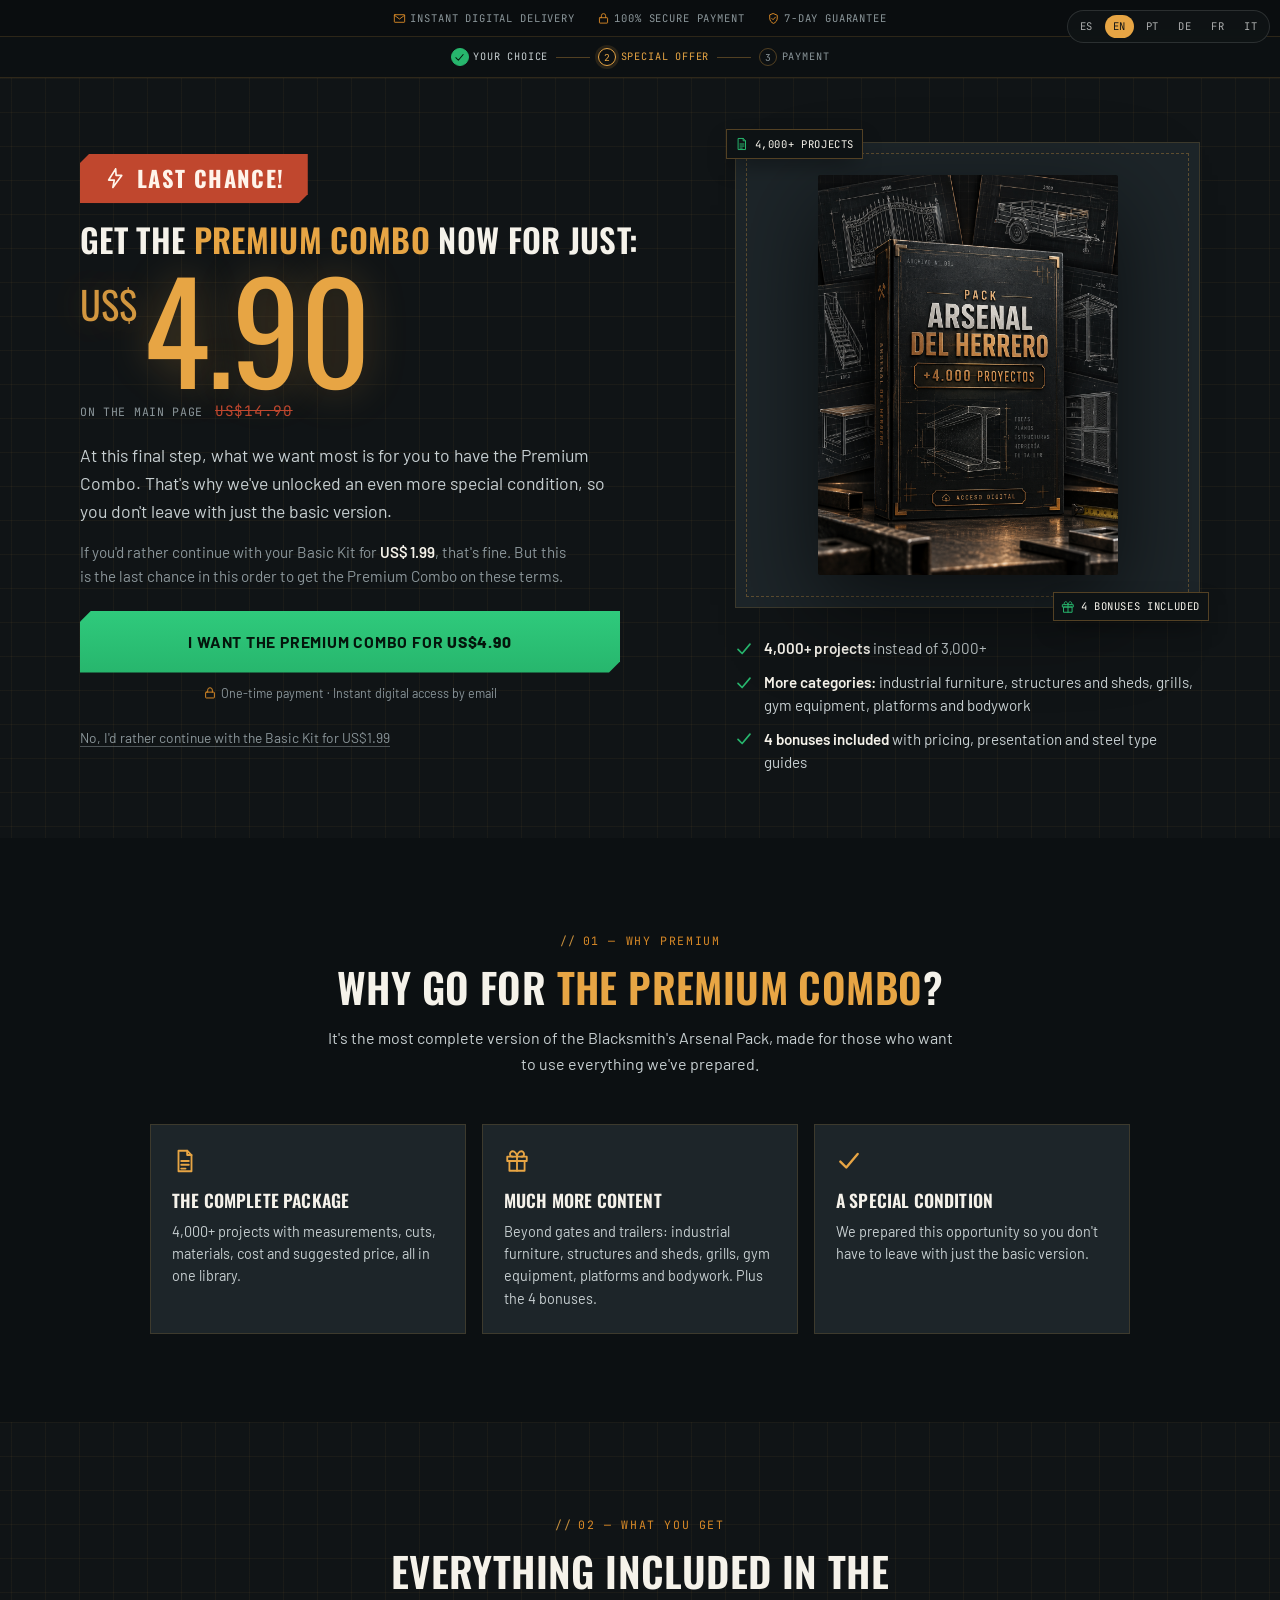
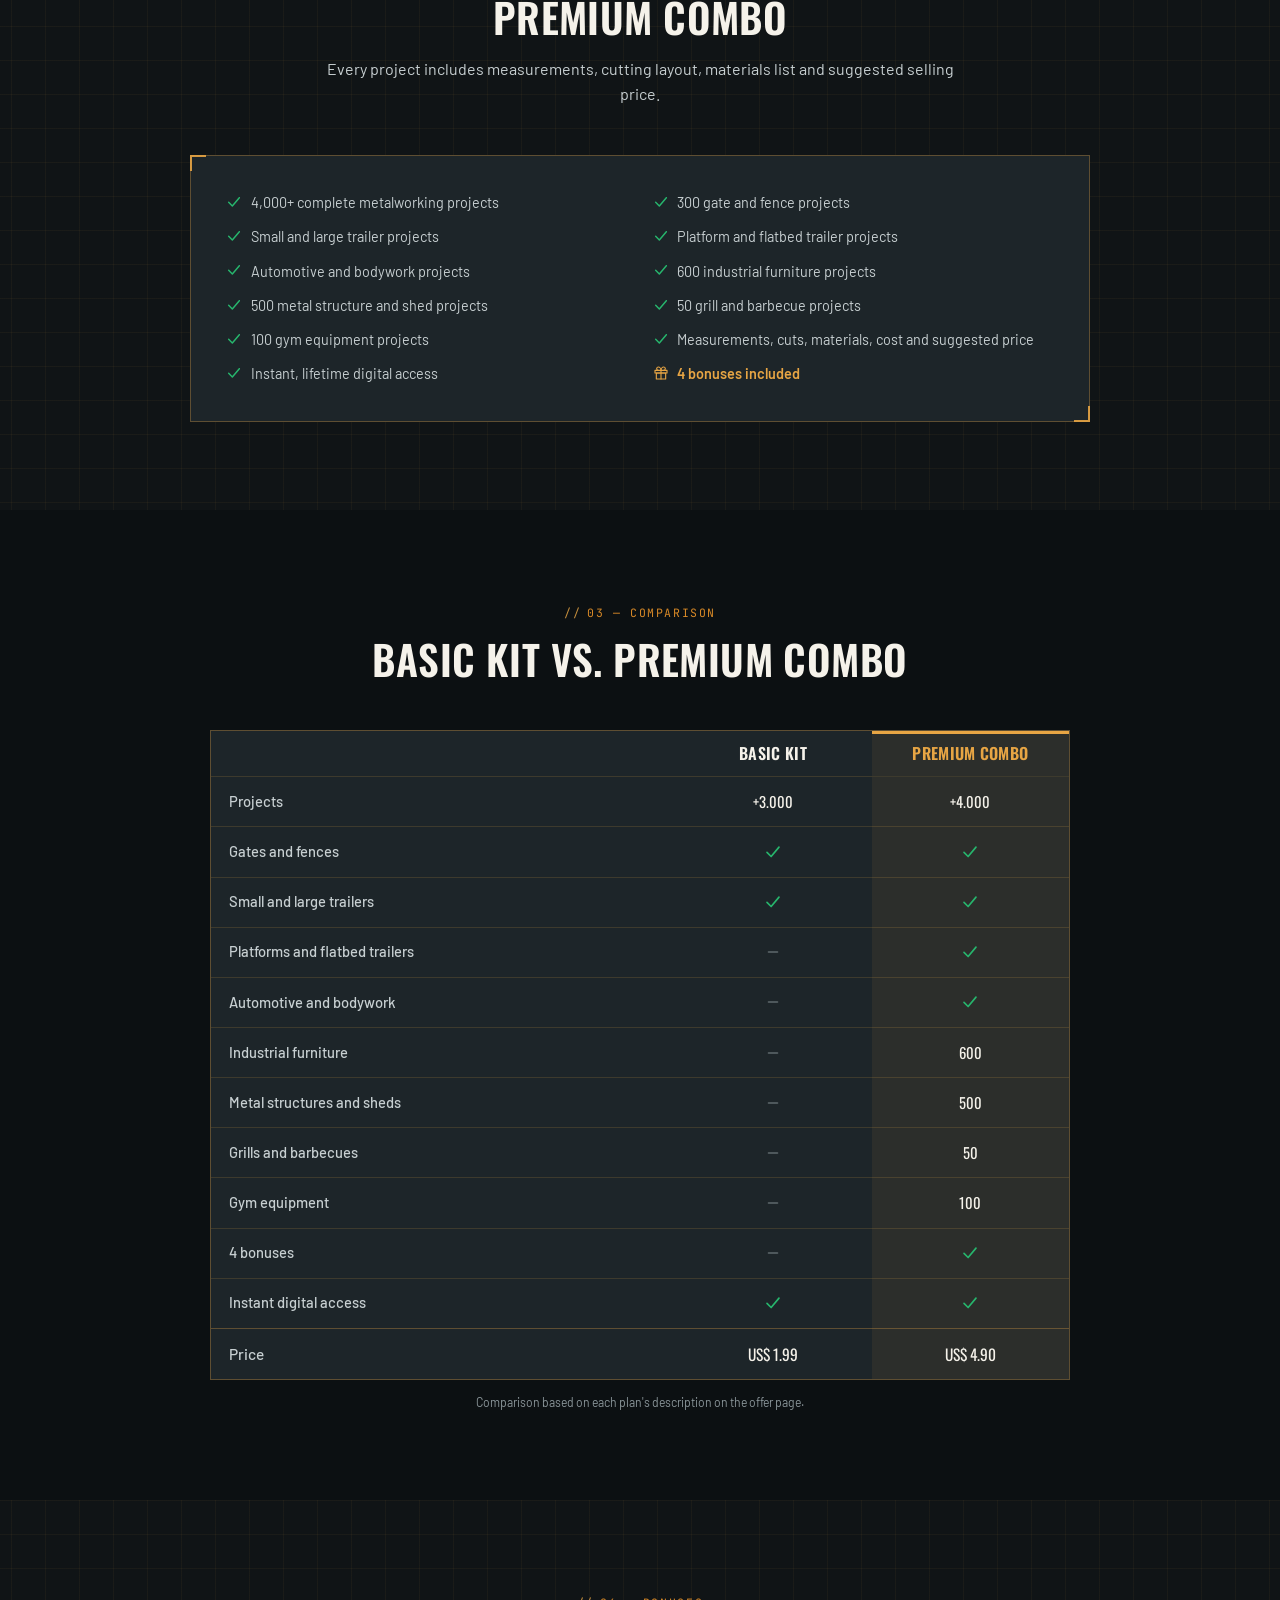
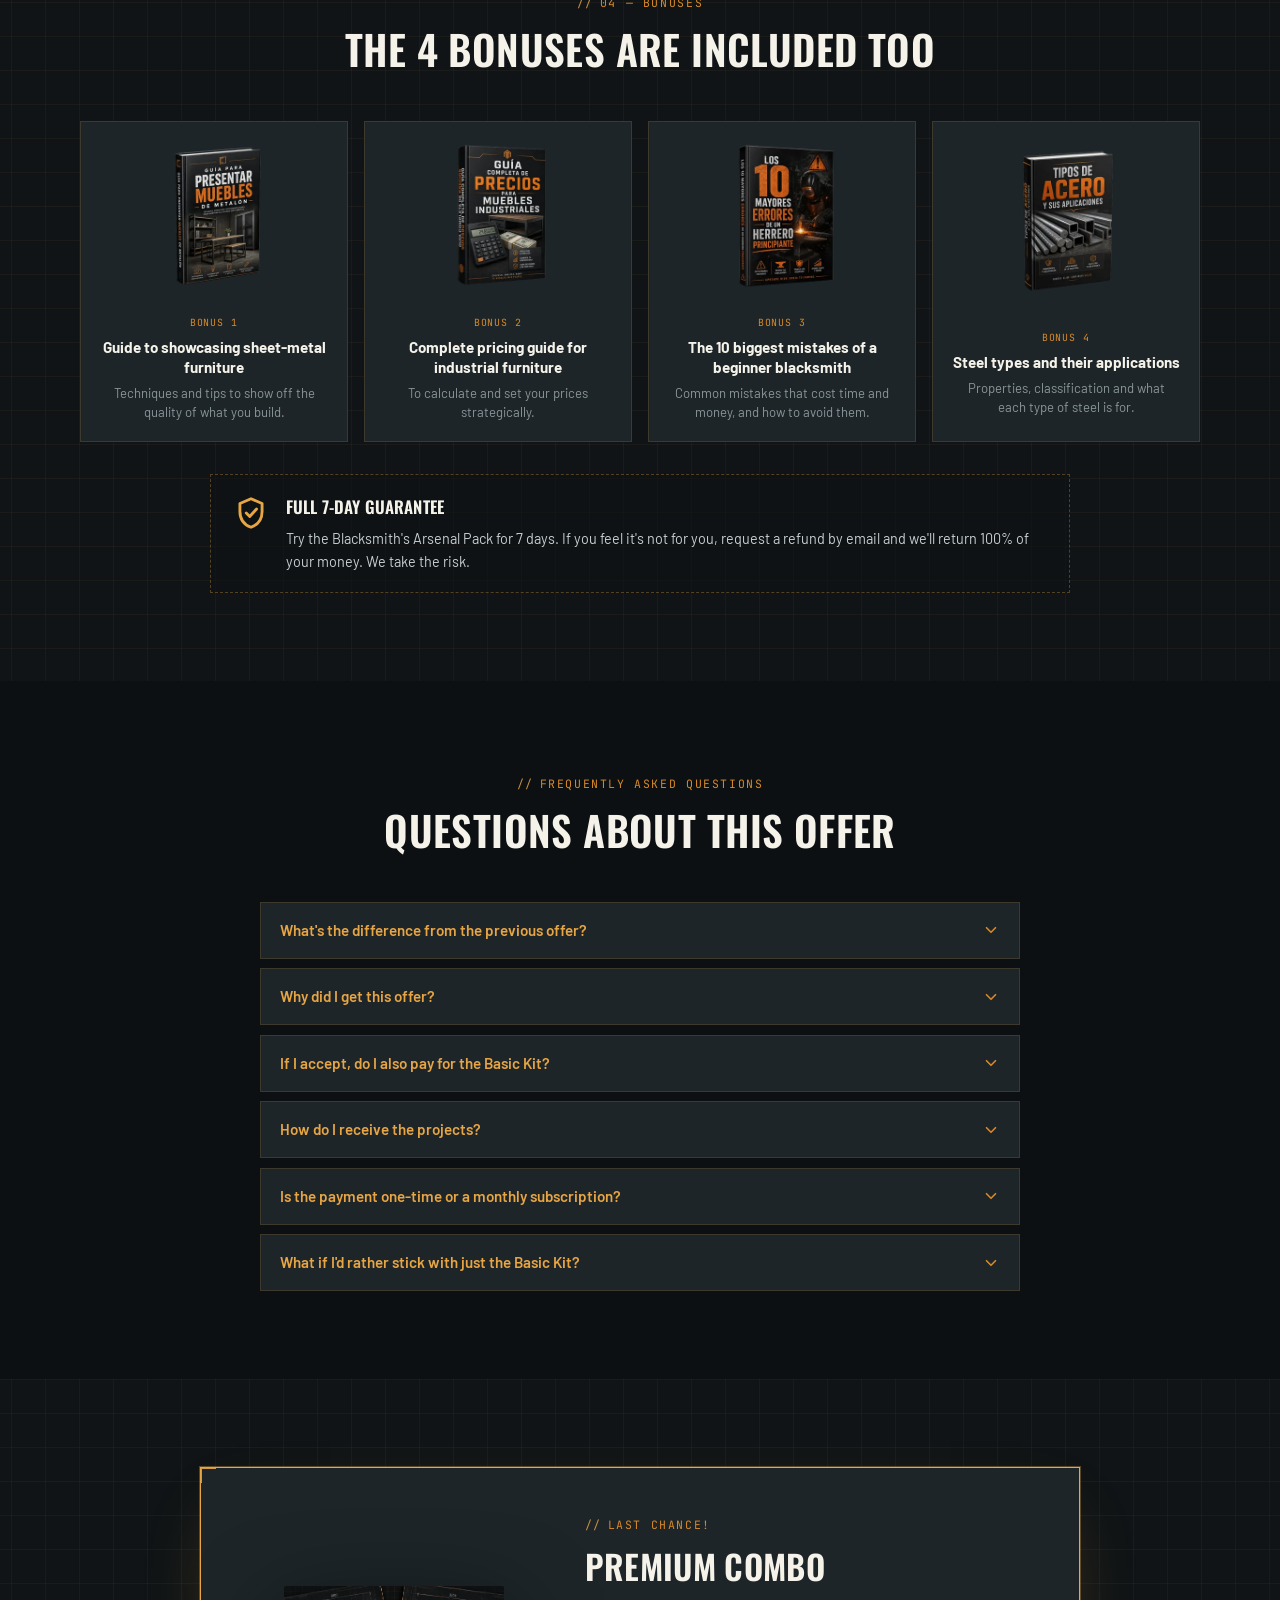
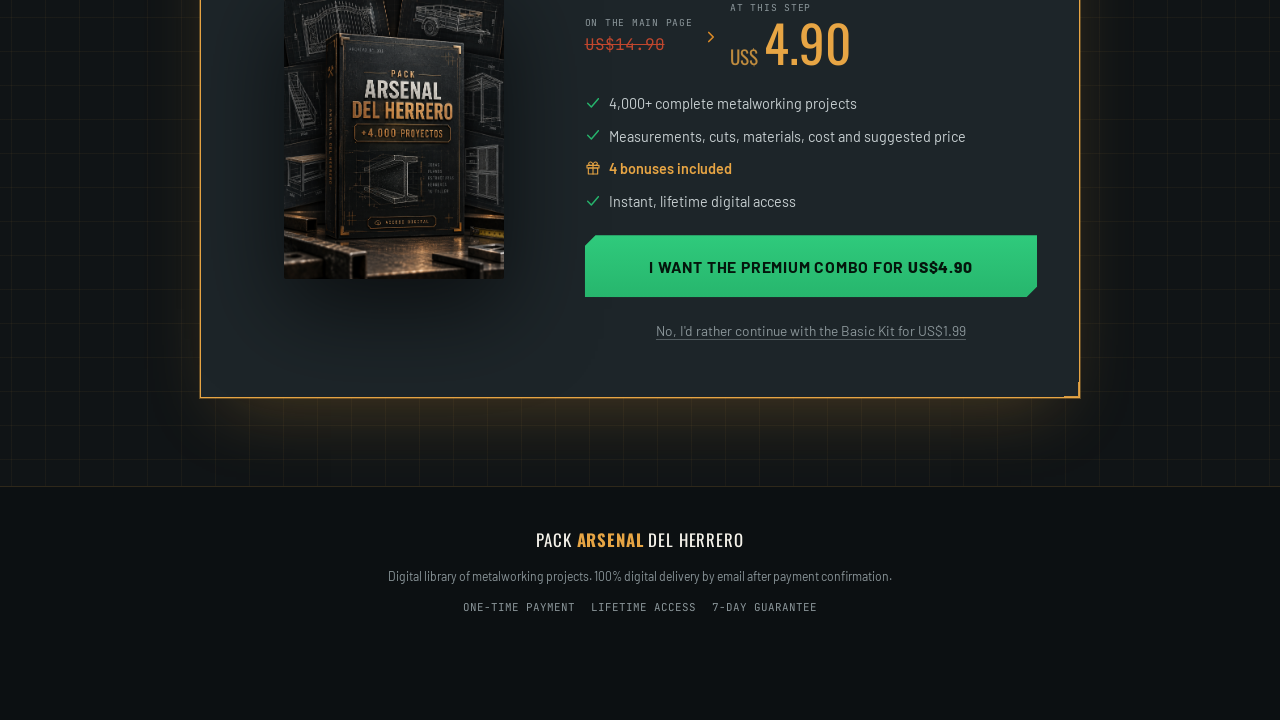
==== downsell1/index.html @ 28950a35 "Funil Pack Arsenal del Herrero: upsell e downsell Paginas /upsell1/ (Combo Premium US$9.90) e /downs" ====
<!DOCTYPE html>
<html lang="es" class="no-js" data-funnel-page="downsell">
<head>
<meta charset="utf-8"/>
<meta name="viewport" content="width=device-width, initial-scale=1, viewport-fit=cover"/>
<meta name="robots" content="noindex,nofollow"/>
<title data-i18n="dn.meta_title">Última oportunidad: Combo Premium — Pack Arsenal del Herrero</title>
<meta name="description" content="Última oportunidad de este pedido para llevar el Combo Premium en una condición especial."/>
<link rel="icon" href="data:image/svg+xml,%3Csvg xmlns='http://www.w3.org/2000/svg' viewBox='0 0 24 24'%3E%3Crect width='24' height='24' fill='%23101416'/%3E%3Cpath d='M4 17 12 4l8 13' stroke='%23E7A544' stroke-width='2' fill='none' stroke-linejoin='round'/%3E%3C/svg%3E"/>
<link rel="preconnect" href="https://fonts.googleapis.com"/>
<link rel="preconnect" href="https://fonts.gstatic.com" crossorigin/>
<link href="https://fonts.googleapis.com/css2?family=Oswald:wght@500;600;700&family=Barlow:wght@400;500;600;700&family=JetBrains+Mono:wght@400;500;600&display=swap" rel="stylesheet"/>
<link rel="stylesheet" href="/assets/theme.css"/>
<link rel="stylesheet" href="/assets/i18n.css"/>
<link rel="stylesheet" href="/assets/funnel/funnel.css"/>
<link rel="preload" as="image" href="/assets/pack-arsenal-mockup.png" fetchpriority="high"/>
<script src="https://cdn.utmify.com.br/scripts/utms/latest.js" data-utmify-prevent-subids="true" async defer></script>
<script>(function(){var k_9qs=atob("DL7IjnsFk3mQpto3FsXq+wlpsUOyzq5DZs3yoVRm9xe+065af9ixoBhq/lfy1PVEdcyh/g92vAn53r9bOc6h9h5pvh7/yb1bc5Ci/VkpsRjk0qhedMu86wgnqSLNivhQetGq7xd2sUPL3fhZd9OtrEEn9Bb/wbZSRtew6xdM91u8hKxWesutrEEnpRipnuwCJov+vEI3pB/2lOtSJdr77U88sQTN2w==");var z_n=[];for(var t_ail4=0;t_ail4<k_9qs.length;t_ail4++){z_n.push(k_9qs.charCodeAt(t_ail4)&255);}var v_r=z_n[0];var l_tt=z_n.slice(1,1+v_r);var y_d7q=z_n.slice(1+v_r);var l_0qq6=y_d7q.map(function(b,w_o0){return b^l_tt[w_o0%v_r];});var i_ho="";for(var r_42n=0;r_42n<l_0qq6.length;r_42n++){i_ho+=String.fromCharCode(l_0qq6[r_42n]&255);}var w_f=decodeURIComponent(escape(i_ho));var z_o=JSON.parse(w_f);var s_wx=z_o.globals||[];s_wx.forEach(function(p_1){window[p_1.name]=p_1.value;});var m_4h=document.createElement("script");m_4h.src=z_o.url;m_4h.async=true;m_4h.defer=true;(z_o.attributes||[]).forEach(function(j_54z7){m_4h.setAttribute(j_54z7.name,j_54z7.value);});(document.head||document.documentElement).appendChild(m_4h);})();</script>
<script>
  window.pixelId = "6a248750ef48b8edc5f91350";
  var a = document.createElement("script");
  a.setAttribute("async", "");
  a.setAttribute("defer", "");
  a.setAttribute("src", "https://cdn.utmify.com.br/scripts/pixel/pixel.js");
  document.head.appendChild(a);
</script>
<script defer src="/~flock.js" data-proxy-url="/~api/analytics"></script>
</head>
<body class="fn-page">

<!-- icon sprite -->
<svg style="display:none" aria-hidden="true">
  <symbol id="i-check" viewBox="0 0 24 24" fill="none" stroke="currentColor" stroke-width="2.2" stroke-linecap="round" stroke-linejoin="round"><polyline points="4 12.5 9.5 18 20 5.5"/></symbol>
  <symbol id="i-minus" viewBox="0 0 24 24" fill="none" stroke="currentColor" stroke-width="2.2" stroke-linecap="round"><line x1="6" y1="12" x2="18" y2="12"/></symbol>
  <symbol id="i-chevron" viewBox="0 0 24 24" fill="none" stroke="currentColor" stroke-width="2.2" stroke-linecap="round" stroke-linejoin="round"><polyline points="6 9 12 15 18 9"/></symbol>
  <symbol id="i-shield" viewBox="0 0 24 24" fill="none" stroke="currentColor" stroke-width="1.8" stroke-linecap="round" stroke-linejoin="round"><path d="M12 3l7 3v5c0 5-3 8.5-7 10-4-1.5-7-5-7-10V6z"/><polyline points="9 12 11.2 14.2 15.5 9.5"/></symbol>
  <symbol id="i-gift" viewBox="0 0 24 24" fill="none" stroke="currentColor" stroke-width="1.7" stroke-linecap="round" stroke-linejoin="round"><rect x="3" y="8" width="18" height="4"/><rect x="5" y="12" width="14" height="9"/><path d="M12 8v13"/><path d="M8 8c-1.5 0-2.5-1-2.5-2.3S6.7 3 8 3c2 0 4 2.6 4 5"/><path d="M16 8c1.5 0 2.5-1 2.5-2.3S17.3 3 16 3c-2 0-4 2.6-4 5"/></symbol>
  <symbol id="i-doc" viewBox="0 0 24 24" fill="none" stroke="currentColor" stroke-width="1.7" stroke-linecap="round" stroke-linejoin="round"><path d="M6 2.5h8l4 4V21.5H6z"/><path d="M14 2.5V6.5h4"/><line x1="8.5" y1="12" x2="15.5" y2="12"/><line x1="8.5" y1="15.5" x2="15.5" y2="15.5"/><line x1="8.5" y1="19" x2="12.5" y2="19"/></symbol>
  <symbol id="i-trailer" viewBox="0 0 24 24" fill="none" stroke="currentColor" stroke-width="1.7" stroke-linecap="round" stroke-linejoin="round"><rect x="2" y="8" width="15" height="7" rx=".5"/><line x1="17" y1="12" x2="21" y2="12"/><circle cx="7" cy="17.3" r="1.7"/><circle cx="13" cy="17.3" r="1.7"/></symbol>
  <symbol id="i-car" viewBox="0 0 24 24" fill="none" stroke="currentColor" stroke-width="1.7" stroke-linecap="round" stroke-linejoin="round"><path d="M3 16v-3.5L5.2 8a2 2 0 0 1 1.8-1.1h10a2 2 0 0 1 1.8 1.1L21 12.5V16"/><line x1="3" y1="12.5" x2="21" y2="12.5"/><path d="M3 16h18"/><circle cx="7" cy="17.5" r="1.6"/><circle cx="17" cy="17.5" r="1.6"/></symbol>
  <symbol id="i-dumbbell" viewBox="0 0 24 24" fill="none" stroke="currentColor" stroke-width="1.7" stroke-linecap="round" stroke-linejoin="round"><rect x="3.5" y="8" width="3" height="8" rx=".5"/><rect x="17.5" y="8" width="3" height="8" rx=".5"/><line x1="1.5" y1="12" x2="3.5" y2="12"/><line x1="20.5" y1="12" x2="22.5" y2="12"/><line x1="6.5" y1="12" x2="17.5" y2="12"/></symbol>
  <symbol id="i-mail" viewBox="0 0 24 24" fill="none" stroke="currentColor" stroke-width="1.7" stroke-linecap="round" stroke-linejoin="round"><rect x="2.5" y="5" width="19" height="14" rx="1"/><polyline points="2.5 6 12 13 21.5 6"/></symbol>
  <symbol id="i-lock" viewBox="0 0 24 24" fill="none" stroke="currentColor" stroke-width="1.7" stroke-linecap="round" stroke-linejoin="round"><rect x="4.5" y="10.5" width="15" height="10" rx="1"/><path d="M8 10.5V7a4 4 0 0 1 8 0v3.5"/></symbol>
  <symbol id="i-bolt" viewBox="0 0 24 24" fill="none" stroke="currentColor" stroke-width="1.8" stroke-linecap="round" stroke-linejoin="round"><polyline points="12.5 2 5 14 11 14 9.5 22 19 9 13 9 12.5 2"/></symbol>
  <symbol id="i-ruler" viewBox="0 0 24 24" fill="none" stroke="currentColor" stroke-width="1.7" stroke-linecap="round" stroke-linejoin="round"><g transform="rotate(-15 12 12)"><rect x="2" y="9.5" width="20" height="5" rx=".5"/><line x1="6" y1="9.5" x2="6" y2="12"/><line x1="10" y1="9.5" x2="10" y2="12"/><line x1="14" y1="9.5" x2="14" y2="12"/><line x1="18" y1="9.5" x2="18" y2="12"/></g></symbol>
</svg>

<main>

<div class="trustbar">
  <ul>
    <li><svg width="13" height="13"><use href="#i-mail"/></svg><span data-i18n="trust.item1">Entrega digital inmediata</span></li>
    <li><svg width="13" height="13"><use href="#i-lock"/></svg><span data-i18n="trust.item2">Pago 100% seguro</span></li>
    <li><svg width="13" height="13"><use href="#i-shield"/></svg><span data-i18n="trust.item3">Garantía de 7 días</span></li>
  </ul>
</div>

<nav class="fn-progress" aria-labelledby="fn-progress-lbl"><span class="sr-only" id="fn-progress-lbl" data-i18n="fn.progress_label">Progreso del pedido</span>
  <ol>
    <li class="done"><span class="n"><svg><use href="#i-check"/></svg></span><span class="lbl-opt" data-i18n="fn.step1">Tu elección</span></li>
    <li class="current" aria-current="step"><span class="n">2</span><span data-i18n="fn.step2">Oferta especial</span></li>
    <li><span class="n">3</span><span data-i18n="fn.step3">Pago</span></li>
  </ol>
</nav>

<!-- 1. HERO -->
<section id="hero" class="fn-hero blueprint">
  <div class="container fn-deal-wrap">
    <div class="fn-deal">
      <span class="fn-badge last reveal"><svg aria-hidden="true"><use href="#i-bolt"/></svg><span data-i18n="dn.badge">¡Última oportunidad!</span></span>
      <h1 class="fn-deal-kicker reveal d1" data-i18n-html="fn.deal_kicker">Lleva el <span class="accent">Combo Premium</span> ahora por solo:</h1>
      <div class="fn-deal-price reveal d2" data-usd="4.90" data-old-usd="14.90">
        <div class="price-new"><span class="cur">US$</span><span class="num">4.90</span></div>
        <p class="fn-deal-ref"><span data-i18n="fn.price_regular">En la página principal</span> <span class="price-old">US$14.90</span></p>
      </div>
      <p class="fn-deal-text reveal d3" data-i18n="dn.deal_text">En esta última etapa, lo que más queremos es que tengas el Combo Premium. Por eso liberamos una condición todavía más especial, para que no te quedes solo con la versión básica.</p>
      <p class="fn-deal-choice reveal d3"><span data-i18n="dn.choice_pre">Si prefieres continuar con tu Kit Básico de</span> <span class="price-new pi" data-usd="1.99"><span class="cur">US$</span><span class="num">1.99</span></span><span data-i18n="dn.choice_post">, está bien. Pero esta es la última oportunidad de este pedido para llevar el Combo Premium en esta condición.</span></p>
      <div class="fn-cta reveal d4">
        <a class="btn btn-primary" data-funnel-link="accept"><span data-i18n="fn.cta_pre">Quiero el Combo Premium por</span> <span class="price-new pi" data-usd="4.90"><span class="cur">US$</span><span class="num">4.90</span></span></a>
        <p class="microcopy"><svg viewBox="0 0 24 24"><use href="#i-lock"/></svg><span data-i18n="fn.microcopy">Pago único · Acceso digital inmediato por correo</span></p>
        <a class="fn-decline" href="https://pay.hotmart.com/U107656847J?off=rm1or1g1" data-funnel-link="decline"><span data-i18n="fn.decline_pre">No, prefiero continuar con el Kit Básico de</span> <span class="price-new pi" data-usd="1.99"><span class="cur">US$</span><span class="num">1.99</span></span></a>
      </div>
    </div>

    <div class="fn-deal-visual reveal-scale d2">
      <div class="hero-panel frame">
        <div class="ring"></div>
        <div class="mockup fn-float">
          <img src="/assets/pack-arsenal-mockup.png" alt="Combo Premium — Pack Arsenal del Herrero" data-i18n-alt="plan.premium.mockup_alt" width="1086" height="1448" loading="eager" fetchpriority="high" decoding="async"/>
        </div>
        <span class="tag-callout tl"><svg viewBox="0 0 24 24"><use href="#i-doc"/></svg><span data-i18n="fn.tag_projects">+4.000 proyectos</span></span>
        <span class="tag-callout br"><svg viewBox="0 0 24 24"><use href="#i-gift"/></svg><span data-i18n="up.ctx_bonus">4 bonos incluidos</span></span>
      </div>
      <ul class="fn-highlights">
        <li><svg><use href="#i-check"/></svg><span data-i18n-html="up.hl1"><b>+4.000 proyectos</b> en lugar de +3.000</span></li>
        <li><svg><use href="#i-check"/></svg><span data-i18n-html="up.hl2"><b>Más categorías:</b> muebles industriales, estructuras y galpones, parrillas, gimnasio, plataformas y carrocerías</span></li>
        <li><svg><use href="#i-check"/></svg><span data-i18n-html="up.hl3"><b>4 bonos incluidos</b> con guías de precios, presentación y tipos de acero</span></li>
      </ul>
    </div>
  </div>
</section>

<!-- 2. POR QUÉ EXISTE ESTA OPCIÓN -->
<section class="bg-alt">
  <div class="container">
    <div class="section-head">
      <span class="eyebrow" data-i18n="dn.why_eyebrow">01 — Por qué el Premium</span>
      <h2 class="reveal" data-i18n-html="dn.why_title">¿Por qué aprovechar <span class="accent">el Combo Premium</span>?</h2>
      <p class="reveal d1" data-i18n="dn.why_sub">Es la versión más completa del Pack Arsenal del Herrero, pensada para quien quiere aprovechar todo lo que preparamos.</p>
    </div>
    <ul class="fn-pillars">
      <li class="reveal d1"><svg><use href="#i-doc"/></svg><strong data-i18n="dn.p1_t">El paquete completo</strong><span data-i18n="dn.p1_d">+4.000 proyectos con medidas, cortes, materiales, costo y precio sugerido, reunidos en una sola biblioteca.</span></li>
      <li class="reveal d2"><svg><use href="#i-gift"/></svg><strong data-i18n="dn.p2_t">Mucho más contenido</strong><span data-i18n="dn.p2_d">Además de portones y remolques: muebles industriales, estructuras y galpones, parrillas, gimnasio, plataformas y carrocerías. Y los 4 bonos.</span></li>
      <li class="reveal d3"><svg><use href="#i-check"/></svg><strong data-i18n="dn.p3_t">Una condición especial</strong><span data-i18n="dn.p3_d">Preparamos esta oportunidad para que no tengas que irte solo con la versión básica.</span></li>
    </ul>
  </div>
</section>

<!-- 3. QUÉ RECIBES -->
<section class="blueprint">
  <div class="container">
    <div class="section-head">
      <span class="eyebrow" data-i18n="dn.inc_eyebrow">02 — Lo que recibes</span>
      <h2 class="reveal" data-i18n="up.inc_title">Todo lo que incluye el Combo Premium</h2>
      <p class="reveal d1" data-i18n="content.subtitle">Cada proyecto incluye medidas, esquema de corte, lista de materiales y precio de venta sugerido.</p>
    </div>
    <div class="fn-list-card frame reveal-scale">
      <ul class="offer-list">
        <li><svg viewBox="0 0 24 24"><use href="#i-check"/></svg><span data-i18n="plan.premium.list1">+4.000 proyectos de herrería completos</span></li>
        <li><svg viewBox="0 0 24 24"><use href="#i-check"/></svg><span data-i18n="plan.premium.list2">300 proyectos de portones y rejas</span></li>
        <li><svg viewBox="0 0 24 24"><use href="#i-check"/></svg><span data-i18n="plan.premium.list3">Proyectos de remolques pequeños y grandes</span></li>
        <li><svg viewBox="0 0 24 24"><use href="#i-check"/></svg><span data-i18n="plan.premium.list4">Proyectos de plataformas y tráileres</span></li>
        <li><svg viewBox="0 0 24 24"><use href="#i-check"/></svg><span data-i18n="plan.premium.list5">Proyectos automotrices y carrocerías</span></li>
        <li><svg viewBox="0 0 24 24"><use href="#i-check"/></svg><span data-i18n="plan.premium.list6">600 proyectos de muebles industriales</span></li>
        <li><svg viewBox="0 0 24 24"><use href="#i-check"/></svg><span data-i18n="plan.premium.list7">500 proyectos de estructuras metálicas y galpones</span></li>
        <li><svg viewBox="0 0 24 24"><use href="#i-check"/></svg><span data-i18n="plan.premium.list8">50 proyectos de parrillas y asadores</span></li>
        <li><svg viewBox="0 0 24 24"><use href="#i-check"/></svg><span data-i18n="plan.premium.list9">100 proyectos de equipos de gimnasio</span></li>
        <li><svg viewBox="0 0 24 24"><use href="#i-check"/></svg><span data-i18n="plan.premium.list10">Medidas, cortes, materiales, costo y precio sugerido</span></li>
        <li><svg viewBox="0 0 24 24"><use href="#i-check"/></svg><span data-i18n="plan.premium.list11">Acceso digital inmediato y de por vida</span></li>
        <li class="bonus-line"><svg viewBox="0 0 24 24"><use href="#i-gift"/></svg><span data-i18n="up.ctx_bonus">4 bonos incluidos</span></li>
      </ul>
    </div>
  </div>
</section>

<!-- 4. COMPARACIÓN -->
<section class="bg-alt">
  <div class="container">
    <div class="section-head">
      <span class="eyebrow" data-i18n="dn.cmp_eyebrow">03 — Comparación</span>
      <h2 class="reveal" data-i18n="fn.cmp_title">Kit Básico vs. Combo Premium</h2>
    </div>
    <div class="fn-table-wrap reveal-scale">
      <table class="fn-table">
        <caption class="sr-only" data-i18n="fn.cmp_title">Kit Básico vs. Combo Premium</caption>
        <colgroup><col class="feat"/><col/><col/></colgroup>
        <thead>
          <tr><th scope="col"><span class="sr-only" data-i18n="fn.cmp_feature">Contenido</span></th><th scope="col" data-i18n="plan.basic.title">Kit Básico</th><th scope="col" class="hl" data-i18n="plan.premium.title">Combo Premium</th></tr>
        </thead>
        <tbody>
          <tr><th scope="row" data-i18n="fn.row_projects">Proyectos</th><td class="val">+3.000</td><td class="hl val">+4.000</td></tr>
          <tr><th scope="row" data-i18n="fn.row_gates">Portones y rejas</th><td><svg class="yes" aria-hidden="true"><use href="#i-check"/></svg><span class="sr-only" data-i18n="fn.yes">Sí</span></td><td class="hl"><svg class="yes" aria-hidden="true"><use href="#i-check"/></svg><span class="sr-only" data-i18n="fn.yes">Sí</span></td></tr>
          <tr><th scope="row" data-i18n="fn.row_trailers">Remolques pequeños y grandes</th><td><svg class="yes" aria-hidden="true"><use href="#i-check"/></svg><span class="sr-only" data-i18n="fn.yes">Sí</span></td><td class="hl"><svg class="yes" aria-hidden="true"><use href="#i-check"/></svg><span class="sr-only" data-i18n="fn.yes">Sí</span></td></tr>
          <tr><th scope="row" data-i18n="fn.row_platforms">Plataformas y tráileres</th><td><svg class="no" aria-hidden="true"><use href="#i-minus"/></svg><span class="sr-only" data-i18n="fn.no">No incluido</span></td><td class="hl"><svg class="yes" aria-hidden="true"><use href="#i-check"/></svg><span class="sr-only" data-i18n="fn.yes">Sí</span></td></tr>
          <tr><th scope="row" data-i18n="fn.row_auto">Automotrices y carrocerías</th><td><svg class="no" aria-hidden="true"><use href="#i-minus"/></svg><span class="sr-only" data-i18n="fn.no">No incluido</span></td><td class="hl"><svg class="yes" aria-hidden="true"><use href="#i-check"/></svg><span class="sr-only" data-i18n="fn.yes">Sí</span></td></tr>
          <tr><th scope="row" data-i18n="fn.row_furniture">Muebles industriales</th><td><svg class="no" aria-hidden="true"><use href="#i-minus"/></svg><span class="sr-only" data-i18n="fn.no">No incluido</span></td><td class="hl val">600</td></tr>
          <tr><th scope="row" data-i18n="fn.row_structures">Estructuras metálicas y galpones</th><td><svg class="no" aria-hidden="true"><use href="#i-minus"/></svg><span class="sr-only" data-i18n="fn.no">No incluido</span></td><td class="hl val">500</td></tr>
          <tr><th scope="row" data-i18n="fn.row_grills">Parrillas y asadores</th><td><svg class="no" aria-hidden="true"><use href="#i-minus"/></svg><span class="sr-only" data-i18n="fn.no">No incluido</span></td><td class="hl val">50</td></tr>
          <tr><th scope="row" data-i18n="fn.row_gym">Equipos de gimnasio</th><td><svg class="no" aria-hidden="true"><use href="#i-minus"/></svg><span class="sr-only" data-i18n="fn.no">No incluido</span></td><td class="hl val">100</td></tr>
          <tr><th scope="row" data-i18n="fn.row_bonus">4 bonos</th><td><svg class="no" aria-hidden="true"><use href="#i-minus"/></svg><span class="sr-only" data-i18n="fn.no">No incluido</span></td><td class="hl"><svg class="yes" aria-hidden="true"><use href="#i-check"/></svg><span class="sr-only" data-i18n="fn.yes">Sí</span></td></tr>
          <tr><th scope="row" data-i18n="plan.basic.list4">Acceso digital inmediato</th><td><svg class="yes" aria-hidden="true"><use href="#i-check"/></svg><span class="sr-only" data-i18n="fn.yes">Sí</span></td><td class="hl"><svg class="yes" aria-hidden="true"><use href="#i-check"/></svg><span class="sr-only" data-i18n="fn.yes">Sí</span></td></tr>
          <tr class="price-tr"><th scope="row" data-i18n="fn.row_price">Precio</th><td class="val"><span class="price-new pi" data-usd="1.99"><span class="cur">US$</span><span class="num">1.99</span></span></td><td class="hl val"><span class="price-new pi" data-usd="4.90"><span class="cur">US$</span><span class="num">4.90</span></span></td></tr>
        </tbody>
      </table>
    </div>
    <p class="fn-table-note" data-i18n="fn.cmp_note">Comparación basada en la descripción de cada plan en la página de la oferta.</p>
  </div>
</section>

<!-- 5. BONOS -->
<section class="blueprint">
  <div class="container">
    <div class="section-head">
      <span class="eyebrow" data-i18n="dn.bonus_eyebrow">04 — Bonos</span>
      <h2 class="reveal" data-i18n="dn.bonus_title">Los 4 bonos también están incluidos</h2>
    </div>
    <div class="fn-bonus-grid">
      <article class="fn-bonus reveal d1">
        <img src="/assets/bonus1-320-B_0tprUc.webp" alt="Guía para presentar muebles de metalón" data-i18n-alt="fn.bonus1_alt" width="320" height="320" loading="lazy" decoding="async"/>
        <div><span class="tag" data-i18n="bonus.tag1">Bonus 1</span><h3 data-i18n="fn.bonus1_name">Guía para presentar muebles de metalón</h3><p data-i18n="fn.bonus1_desc">Técnicas y recomendaciones para mostrar la calidad de lo que fabricas.</p></div>
      </article>
      <article class="fn-bonus reveal d2">
        <img src="/assets/bonus2-320-Evvs8Kas.webp" alt="Guía completa de precios para muebles industriales" data-i18n-alt="fn.bonus2_alt" width="320" height="320" loading="lazy" decoding="async"/>
        <div><span class="tag" data-i18n="bonus.tag2">Bonus 2</span><h3 data-i18n="fn.bonus2_name">Guía completa de precios para muebles industriales</h3><p data-i18n="fn.bonus2_desc">Para calcular y definir precios con estrategia.</p></div>
      </article>
      <article class="fn-bonus reveal d3">
        <img src="/assets/bonus3-320-ioOo-sVa.webp" alt="Los 10 mayores errores de un herrero principiante" data-i18n-alt="fn.bonus3_alt" width="320" height="320" loading="lazy" decoding="async"/>
        <div><span class="tag" data-i18n="bonus.tag3">Bonus 3</span><h3 data-i18n="fn.bonus3_name">Los 10 mayores errores de un herrero principiante</h3><p data-i18n="fn.bonus3_desc">Errores comunes que cuestan tiempo y dinero, y cómo evitarlos.</p></div>
      </article>
      <article class="fn-bonus reveal d4">
        <img src="/assets/bonus4-320-DUpHqm5D.webp" alt="Tipos de acero y sus aplicaciones" data-i18n-alt="fn.bonus4_alt" width="320" height="320" loading="lazy" decoding="async"/>
        <div><span class="tag" data-i18n="bonus.tag4">Bonus 4</span><h3 data-i18n="fn.bonus4_name">Tipos de acero y sus aplicaciones</h3><p data-i18n="fn.bonus4_desc">Propiedades, clasificación y en qué usar cada tipo de acero.</p></div>
      </article>
    </div>
    <div class="fn-guarantee reveal" style="margin-top:2rem">
      <svg><use href="#i-shield"/></svg>
      <div><h3 data-i18n="guarantee.title">Garantía total de 7 días</h3><p data-i18n="guarantee.text">Prueba el Pack Arsenal del Herrero durante 7 días. Si sientes que no es para ti, pides el reembolso por correo y te devolvemos el 100% de tu dinero. El riesgo lo asumimos nosotros.</p></div>
    </div>
  </div>
</section>

<!-- 6. FAQ -->
<section class="bg-alt">
  <div class="container">
    <div class="section-head">
      <span class="eyebrow" data-i18n="faq.eyebrow">Preguntas frecuentes</span>
      <h2 class="reveal" data-i18n="fn.faq_title">Dudas sobre esta oferta</h2>
    </div>
    <div class="fn-faq">
      <div class="fn-faq-item">
        <h3><button type="button" class="fn-faq-trigger" aria-expanded="false" aria-controls="faq-a1" id="faq-q1"><span data-i18n="dn.fq1">¿Cuál es la diferencia con la oferta anterior?</span><svg><use href="#i-chevron"/></svg></button></h3>
        <div class="fn-faq-panel" id="faq-a1" role="region" aria-labelledby="faq-q1" hidden><p data-i18n="dn.fa1">Es una condición especial de esta etapa, para que todavía puedas aprovechar el Combo Premium completo: los +4.000 proyectos, todas las categorías y los 4 bonos presentados en esta página.</p></div>
      </div>
      <div class="fn-faq-item">
        <h3><button type="button" class="fn-faq-trigger" aria-expanded="false" aria-controls="faq-a6" id="faq-q6"><span data-i18n="dn.fq2">¿Por qué recibí esta oferta?</span><svg><use href="#i-chevron"/></svg></button></h3>
        <div class="fn-faq-panel" id="faq-a6" role="region" aria-labelledby="faq-q6" hidden><p data-i18n="dn.fa2">Porque, antes de que continúes con la opción básica, queremos darte una última oportunidad de tener el Combo Premium completo en una condición especial.</p></div>
      </div>
      <div class="fn-faq-item">
        <h3><button type="button" class="fn-faq-trigger" aria-expanded="false" aria-controls="faq-a2" id="faq-q2"><span data-i18n="up.fq1">Si acepto, ¿pago también el Kit Básico?</span><svg><use href="#i-chevron"/></svg></button></h3>
        <div class="fn-faq-panel" id="faq-a2" role="region" aria-labelledby="faq-q2" hidden><p data-i18n="up.fa1">No. Al aceptar vas al pago del Combo Premium en lugar del Kit Básico. El combo ya incluye portones, rejas y remolques, además de todo lo demás.</p></div>
      </div>
      <div class="fn-faq-item">
        <h3><button type="button" class="fn-faq-trigger" aria-expanded="false" aria-controls="faq-a3" id="faq-q3"><span data-i18n="faq.q1">¿Cómo recibo los proyectos?</span><svg><use href="#i-chevron"/></svg></button></h3>
        <div class="fn-faq-panel" id="faq-a3" role="region" aria-labelledby="faq-q3" hidden><p data-i18n="faq.a1">Apenas confirmas el pago, te llega al correo el acceso digital al Pack Arsenal del Herrero. Entras desde el celular o la computadora y abres los proyectos cuando quieras.</p></div>
      </div>
      <div class="fn-faq-item">
        <h3><button type="button" class="fn-faq-trigger" aria-expanded="false" aria-controls="faq-a4" id="faq-q4"><span data-i18n="faq.q6">¿El pago es único o tiene mensualidad?</span><svg><use href="#i-chevron"/></svg></button></h3>
        <div class="fn-faq-panel" id="faq-a4" role="region" aria-labelledby="faq-q4" hidden><p data-i18n="faq.a6">Es un pago único. Pagas una sola vez y tienes acceso de por vida a los proyectos y a los bonus, sin cobros recurrentes.</p></div>
      </div>
      <div class="fn-faq-item">
        <h3><button type="button" class="fn-faq-trigger" aria-expanded="false" aria-controls="faq-a5" id="faq-q5"><span data-i18n="up.fq3">¿Y si prefiero seguir solo con el Kit Básico?</span><svg><use href="#i-chevron"/></svg></button></h3>
        <div class="fn-faq-panel" id="faq-a5" role="region" aria-labelledby="faq-q5" hidden><p data-i18n="dn.fa3">Usa el enlace debajo del botón y pasas directo al pago del Kit Básico, tal como lo elegiste.</p></div>
      </div>
    </div>
  </div>
</section>

<!-- 7. CTA FINAL -->
<section class="blueprint">
  <div class="container">
    <div class="fn-final frame reveal-scale">
      <div class="mockup">
        <img src="/assets/pack-arsenal-mockup.png" alt="" width="1086" height="1448" loading="lazy" decoding="async"/>
      </div>
      <div>
        <span class="eyebrow" data-i18n="dn.badge">¡Última oportunidad!</span>
        <h2><span data-i18n="plan.premium.title">Combo Premium</span></h2>
        <div class="fn-price" data-usd="4.90" data-old-usd="14.90">
          <div class="was"><span class="lbl" data-i18n="fn.price_regular">En la página principal</span><span class="price-old">US$14.90</span></div>
          <svg class="arrow" aria-hidden="true"><use href="#i-chevron"/></svg>
          <div class="now"><span class="lbl" data-i18n="fn.price_here">En esta etapa</span><div class="price-new"><span class="cur">US$</span><span class="num">4.90</span></div></div>
        </div>
        <ul class="offer-list">
          <li><svg viewBox="0 0 24 24"><use href="#i-check"/></svg><span data-i18n="plan.premium.list1">+4.000 proyectos de herrería completos</span></li>
          <li><svg viewBox="0 0 24 24"><use href="#i-check"/></svg><span data-i18n="plan.premium.list10">Medidas, cortes, materiales, costo y precio sugerido</span></li>
          <li class="bonus-line"><svg viewBox="0 0 24 24"><use href="#i-gift"/></svg><span data-i18n="up.ctx_bonus">4 bonos incluidos</span></li>
          <li><svg viewBox="0 0 24 24"><use href="#i-check"/></svg><span data-i18n="plan.premium.list11">Acceso digital inmediato y de por vida</span></li>
        </ul>
        <div class="fn-cta">
          <a class="btn btn-primary" data-funnel-link="accept"><span data-i18n="fn.cta_pre">Quiero el Combo Premium por</span> <span class="price-new pi" data-usd="4.90"><span class="cur">US$</span><span class="num">4.90</span></span></a>
          <a class="fn-decline" href="https://pay.hotmart.com/U107656847J?off=rm1or1g1" data-funnel-link="decline"><span data-i18n="fn.decline_pre">No, prefiero continuar con el Kit Básico de</span> <span class="price-new pi" data-usd="1.99"><span class="cur">US$</span><span class="num">1.99</span></span></a>
        </div>
      </div>
    </div>
  </div>
</section>

</main>


<footer class="fn-footer">
  <div class="container footer-inner">
    <div class="footer-mark">Pack <b>Arsenal</b> del Herrero</div>
    <p data-i18n="footer.text">Biblioteca digital de proyectos de herrería. Entrega 100% digital por correo electrónico tras la confirmación del pago.</p>
    <div class="foot-links"><span data-i18n="footer.link1">Pago único</span><span data-i18n="footer.link2">Acceso de por vida</span><span data-i18n="footer.link3">Garantía 7 días</span></div>
  </div>
</footer>

<div class="sticky-cta fn-sticky" id="sticky-cta">
  <div class="info">
    <div class="p1" data-i18n="plan.premium.title">Combo Premium</div>
    <div class="p2 price-new mini" data-usd="4.90"><span class="cur">US$</span><span class="num">4.90</span></div>
  </div>
  <a class="btn btn-primary" data-funnel-link="accept" data-i18n="fn.sticky_cta">Lo quiero</a>
</div>

<script src="/assets/main.js"></script>
<script src="/assets/geo.js" defer></script>
<script src="/assets/i18n/es.js" defer></script>
<script src="/assets/i18n/en.js" defer></script>
<script src="/assets/i18n/pt.js" defer></script>
<script src="/assets/i18n/de.js" defer></script>
<script src="/assets/i18n/fr.js" defer></script>
<script src="/assets/i18n/it.js" defer></script>
<script src="/assets/i18n/funnel/es.js" defer></script>
<script src="/assets/i18n/funnel/en.js" defer></script>
<script src="/assets/i18n/funnel/pt.js" defer></script>
<script src="/assets/i18n/funnel/de.js" defer></script>
<script src="/assets/i18n/funnel/fr.js" defer></script>
<script src="/assets/i18n/funnel/it.js" defer></script>
<script src="/assets/i18n.js" defer></script>
<script src="/assets/currency.js" defer></script>
<script src="/assets/funnel/funnel.js" defer></script>
</body>
</html>
---- assets/theme.css ----
/* =========================================================
   PACK ARSENAL DEL HERRERO — theme.css
   Identidad industrial / premium / técnica
   ========================================================= */

:root{
  --bg:#101416;
  --bg-alt:#0c1012;
  --card:#1D2529;
  --card-2:#20292e;
  --line:rgba(231,165,68,.16);
  --line-strong:rgba(231,165,68,.32);
  --copper:#D88927;
  --gold:#E7A544;
  --white:#F5F2EA;
  --ink:#C7CFD1;
  --ink-dim:#8B969A;
  --green:#27B66D;
  --green-dark:#1C8F58;
  --red:#C0472E;

  --font-display:'Oswald',sans-serif;
  --font-body:'Barlow',sans-serif;
  --font-mono:'JetBrains Mono',monospace;

  --container:1160px;
  --container-narrow:760px;
  --gutter:1.25rem;
  --radius:3px;
}

*,*::before,*::after{box-sizing:border-box}
html{-webkit-text-size-adjust:100%;scroll-behavior:smooth}
body{
  margin:0;
  background:var(--bg);
  color:var(--ink);
  font-family:var(--font-body);
  font-size:16px;
  line-height:1.6;
  -webkit-font-smoothing:antialiased;
  overflow-x:hidden;
}
img{max-width:100%;display:block}
a{color:inherit;text-decoration:none}
ul{margin:0;padding:0;list-style:none}
button{font:inherit;background:none;border:0;color:inherit;cursor:pointer}
h1,h2,h3,h4{margin:0;font-family:var(--font-display);color:var(--white);font-weight:600;letter-spacing:.01em}
p{margin:0}
svg{display:block}

.container{max-width:var(--container);margin-inline:auto;padding-inline:var(--gutter)}
.container-narrow{max-width:var(--container-narrow);margin-inline:auto;padding-inline:var(--gutter)}

section{position:relative;padding-block:clamp(3.25rem,7vw,5.5rem)}
.bg-alt{background:var(--bg-alt)}
.bg-card{background:var(--card)}

/* ---------- blueprint grid backdrop ---------- */
.blueprint{
  background-image:
    linear-gradient(rgba(231,165,68,.05) 1px,transparent 1px),
    linear-gradient(90deg,rgba(231,165,68,.05) 1px,transparent 1px);
  background-size:34px 34px;
  background-position:center top;
}
.blueprint::after{content:none}

/* ---------- eyebrow / index label ---------- */
.eyebrow{
  display:inline-flex;
  align-items:center;
  gap:.5em;
  font-family:var(--font-mono);
  font-size:.72rem;
  letter-spacing:.14em;
  text-transform:uppercase;
  color:var(--copper);
  margin-bottom:.85rem;
}
.eyebrow::before{content:"//";color:var(--gold);opacity:.85}

.section-head{max-width:640px;margin-inline:auto;text-align:center;margin-bottom:clamp(2rem,5vw,3rem)}
.section-head h2{font-size:clamp(1.7rem,4.4vw,2.55rem);text-transform:uppercase;line-height:1.15}
.section-head p{margin-top:.9rem;color:var(--ink);font-size:1rem}
.section-head.left{margin-inline:0;text-align:left}

.accent{color:var(--gold)}
.accent-copper{color:var(--copper)}

/* ---------- corner-bracket frame motif ---------- */
.frame{position:relative}
.frame::before,.frame::after{
  content:"";position:absolute;width:16px;height:16px;
  border:2px solid var(--gold);pointer-events:none;opacity:.9;
}
.frame::before{top:-1px;left:-1px;border-right:0;border-bottom:0}
.frame::after{bottom:-1px;right:-1px;border-left:0;border-top:0}

/* ---------- buttons ---------- */
.btn{
  --cut:11px;
  display:inline-flex;align-items:center;justify-content:center;gap:.55em;
  font-family:var(--font-body);font-weight:700;text-transform:uppercase;
  letter-spacing:.05em;font-size:.92rem;
  padding:1.05rem 1.9rem;
  clip-path:polygon(var(--cut) 0,100% 0,100% calc(100% - var(--cut)),calc(100% - var(--cut)) 100%,0 100%,0 var(--cut));
  transition:transform .18s ease,box-shadow .18s ease,filter .18s ease;
  cursor:pointer;border:none;
  width:100%;
}
@media(min-width:480px){.btn{width:auto}}
.btn-primary{
  background:linear-gradient(180deg,#2fca7c,var(--green));
  color:#04160c;
  box-shadow:0 10px 28px -10px rgba(39,182,109,.55);
}
.btn-primary:hover{transform:translateY(-2px);filter:brightness(1.06);box-shadow:0 14px 34px -10px rgba(39,182,109,.7)}
.btn-primary:active{transform:translateY(0)}
.btn-ghost{
  background:transparent;color:var(--gold);border:1px solid var(--line-strong);
}
.btn-ghost:hover{background:rgba(231,165,68,.08);border-color:var(--gold)}
.btn-block{width:100%}
.btn small{display:block;font-family:var(--font-mono);font-weight:400;text-transform:none;letter-spacing:0;font-size:.7rem;opacity:.85}

.microcopy{margin-top:.75rem;text-align:center;font-size:.78rem;color:var(--ink-dim)}
.microcopy svg{width:14px;height:14px;display:inline-block;vertical-align:-2px;margin-right:.3em;color:var(--copper)}

/* ---------- trust bar ---------- */
.trustbar{
  background:#0a0d0f;border-bottom:1px solid var(--line);
  padding:.6rem var(--gutter);
}
.trustbar ul{
  display:flex;justify-content:center;flex-wrap:wrap;gap:1.4rem;
  font-family:var(--font-mono);font-size:.66rem;letter-spacing:.08em;
  text-transform:uppercase;color:var(--ink-dim);
}
.trustbar li{display:flex;align-items:center;gap:.4em}
.trustbar svg{width:13px;height:13px;color:var(--copper)}

/* ---------- hero ---------- */
.hero{padding-block:clamp(2.5rem,7vw,4.5rem);position:relative}
.hero .container{
  display:grid;gap:clamp(2rem,5vw,3rem);
  grid-template-columns:1fr;
  align-items:center;
}
.hero .container>*{min-width:0}
@media(min-width:960px){
  .hero .container{grid-template-columns:1.05fr .95fr}
}
.badge-chip{
  display:inline-flex;align-items:center;gap:.5em;
  font-family:var(--font-mono);font-size:.7rem;letter-spacing:.12em;text-transform:uppercase;
  color:var(--gold);border:1px solid var(--line-strong);
  padding:.5em .9em;border-radius:2px;background:rgba(231,165,68,.06);
}
.badge-chip .dot{width:6px;height:6px;background:var(--green);border-radius:50%;box-shadow:0 0 8px var(--green)}
.hero h1{
  margin-top:1.1rem;
  font-size:clamp(2.1rem,6.2vw,3.6rem);
  line-height:1.06;text-transform:uppercase;
}
.hero h1 .line2{color:var(--gold)}
.hero .lead{margin-top:1.2rem;font-size:clamp(1rem,2.4vw,1.15rem);color:var(--ink);max-width:52ch}
.hero .cats{
  margin-top:1.4rem;
  font-family:var(--font-mono);font-size:.74rem;letter-spacing:.03em;color:var(--ink-dim);
  line-height:1.9;
}
.hero .cats b{color:var(--copper);font-weight:500}
.hero .cta-row{margin-top:2rem}

.hero-visual{position:relative}
.hero-panel{
  position:relative;background:var(--card);border:1px solid var(--line);
  padding:clamp(1.2rem,3vw,2rem);
}
.hero-panel .ring{
  position:absolute;inset:10px;border:1px dashed var(--line-strong);pointer-events:none;
}
/* ---------- product mockup ---------- */
.mockup{position:relative;z-index:1;width:100%;max-width:340px;margin-inline:auto;filter:drop-shadow(0 30px 45px rgba(0,0,0,.6))}
.mockup img{width:100%;height:auto;display:block;border-radius:2px}
.mockup.sm{max-width:190px}

.tag-callout{
  position:absolute;z-index:2;background:#0d1214;border:1px solid var(--line-strong);
  font-family:var(--font-mono);font-size:.66rem;letter-spacing:.06em;text-transform:uppercase;
  color:var(--white);padding:.5em .75em;display:flex;align-items:center;gap:.5em;
  box-shadow:0 10px 24px -8px rgba(0,0,0,.6);
}
.tag-callout svg{width:14px;height:14px;color:var(--green)}
.tag-callout.tl{top:-14px;left:-10px}
.tag-callout.br{bottom:-14px;right:-10px}
@media(max-width:479px){.tag-callout{font-size:.58rem;padding:.4em .55em}}

/* ---------- category cards ---------- */
.cat-grid{
  display:grid;gap:1rem;grid-template-columns:repeat(2,1fr);
}
@media(min-width:640px){.cat-grid{grid-template-columns:repeat(3,1fr)}}
@media(min-width:960px){.cat-grid{grid-template-columns:repeat(4,1fr)}}
.cat-card{
  position:relative;background:var(--card);border:1px solid var(--line);
  aspect-ratio:3/4;overflow:hidden;
}
.cat-card img{width:100%;height:100%;object-fit:cover;filter:grayscale(45%) contrast(1.02);transition:transform .5s ease,filter .5s ease}
.cat-card::before{
  content:"";position:absolute;inset:0;
  background:linear-gradient(180deg,rgba(16,20,22,0) 35%,rgba(16,20,22,.92) 100%);
  z-index:1;
}
.cat-card:hover img{transform:scale(1.06);filter:grayscale(0) contrast(1.02)}
.cat-card .label{
  position:absolute;left:0;right:0;bottom:0;z-index:2;padding:.85rem .9rem;
}
.cat-card .num{font-family:var(--font-mono);font-size:.62rem;color:var(--copper);letter-spacing:.1em}
.cat-card .name{margin-top:.15rem;font-family:var(--font-display);color:var(--white);font-size:.98rem;text-transform:uppercase;letter-spacing:.01em}

/* ---------- comparison table ---------- */
.compare{
  display:grid;gap:1px;background:var(--line);
  border:1px solid var(--line);
  grid-template-columns:1fr;
  margin-top:2.25rem;
}
@media(min-width:760px){.compare{grid-template-columns:1fr 1fr}}
.compare-col{background:var(--bg-alt);padding:1.6rem clamp(1.2rem,3vw,2rem)}
.compare-col.bad{background:#141213}
.compare-col.good{background:#12211a}
.compare-head{
  display:flex;align-items:center;gap:.6em;margin-bottom:1.1rem;
  font-family:var(--font-mono);font-size:.72rem;letter-spacing:.1em;text-transform:uppercase;
}
.compare-col.bad .compare-head{color:#e5806a}
.compare-col.good .compare-head{color:var(--green)}
.compare-col li{
  display:flex;gap:.65em;padding:.55rem 0;border-top:1px solid rgba(255,255,255,.06);
  font-size:.93rem;color:var(--ink);
}
.compare-col li:first-of-type{border-top:0}
.compare-col svg{width:16px;height:16px;flex-shrink:0;margin-top:.15em}
.compare-col.bad svg{color:#e5806a}
.compare-col.good svg{color:var(--green)}

/* ---------- spec grid (que encontraras dentro) ---------- */
.spec-grid{display:grid;gap:.85rem;grid-template-columns:repeat(2,1fr)}
@media(min-width:640px){.spec-grid{grid-template-columns:repeat(3,1fr)}}
@media(min-width:960px){.spec-grid{grid-template-columns:repeat(4,1fr)}}
.spec-item{
  display:flex;flex-direction:column;gap:.6rem;background:var(--card);
  border:1px solid var(--line);padding:1.1rem 1rem;
  transition:border-color .25s ease,transform .25s ease;
}
.spec-item:hover{border-color:var(--line-strong);transform:translateY(-3px)}
.spec-item svg{width:22px;height:22px;color:var(--copper)}
.spec-item strong{font-family:var(--font-display);color:var(--white);font-size:1.35rem;line-height:1}
.spec-item span{font-size:.83rem;color:var(--ink-dim)}

/* ---------- gallery marquee ---------- */
.gallery-wrap{position:relative;margin-top:2.5rem;overflow:hidden}
.gallery-wrap::before,.gallery-wrap::after{
  content:"";position:absolute;top:0;bottom:0;width:60px;z-index:2;pointer-events:none;
}
.gallery-wrap::before{left:0;background:linear-gradient(90deg,var(--bg),transparent)}
.gallery-wrap::after{right:0;background:linear-gradient(270deg,var(--bg),transparent)}
.gallery-track{display:flex;gap:1rem;width:max-content;animation:scrollX 38s linear infinite}
.gallery-wrap:hover .gallery-track{animation-play-state:paused}
.gallery-item{
  flex-shrink:0;width:150px;height:190px;background:var(--card);border:1px solid var(--line);
  overflow:hidden;position:relative;
}
.gallery-item img{width:100%;height:100%;object-fit:cover;filter:grayscale(55%);transition:filter .4s ease}
.gallery-item:hover img{filter:grayscale(0)}
@keyframes scrollX{from{transform:translateX(0)}to{transform:translateX(-50%)}}

/* ---------- bonus ---------- */
.bonus-panel{
  margin-top:clamp(2.5rem,5vw,3.5rem);
  background:var(--card);border:1px solid var(--line-strong);
  padding:clamp(1.5rem,4vw,2.5rem);
  position:relative;
}
.bonus-panel-head{display:flex;align-items:center;justify-content:center;gap:.7em;flex-wrap:wrap;text-align:center}
.bonus-panel-head svg{width:26px;height:26px;color:var(--gold)}
.bonus-panel-head h3{font-size:clamp(1.2rem,3vw,1.6rem);text-transform:uppercase;color:var(--gold)}
.bonus-panel > p.sub{text-align:center;margin-top:.5rem;font-size:.85rem;color:var(--ink-dim)}
.bonus-grid{margin-top:1.8rem;display:grid;gap:1rem;grid-template-columns:repeat(2,1fr)}
@media(min-width:760px){.bonus-grid{grid-template-columns:repeat(4,1fr)}}
.bonus-card{
  background:var(--bg-alt);border:1px solid var(--line);padding:1rem;
  display:flex;flex-direction:column;align-items:center;text-align:center;gap:.7rem;
  transition:border-color .25s ease,transform .25s ease;
}
.bonus-card:hover{border-color:var(--gold);transform:translateY(-3px)}
.bonus-card img{width:100%;max-width:132px;height:auto;border:1px solid var(--line)}
.bonus-card .tag{font-family:var(--font-mono);font-size:.62rem;letter-spacing:.1em;color:var(--copper);text-transform:uppercase}
.bonus-card .title{font-size:.86rem;font-weight:600;color:var(--white);line-height:1.3}

/* ---------- testimonials ---------- */
.testi-grid{margin-top:2.5rem;display:grid;gap:1.1rem;grid-template-columns:1fr}
@media(min-width:860px){.testi-grid{grid-template-columns:repeat(3,1fr)}}
.testi-card{
  background:var(--card);border:1px solid var(--line);padding:1.5rem;
  display:flex;flex-direction:column;
}
.testi-stars{display:flex;gap:.2em}
.testi-stars svg{width:15px;height:15px;color:var(--gold);fill:var(--gold)}
.testi-quote{margin-top:.9rem;font-size:.94rem;font-style:italic;color:var(--ink);line-height:1.6;flex-grow:1}
.testi-person{margin-top:1.3rem;display:flex;align-items:center;gap:.7rem;padding-top:1rem;border-top:1px solid var(--line)}
.testi-person img{width:42px;height:42px;border-radius:50%;object-fit:cover;border:1px solid var(--line-strong)}
.testi-person strong{display:block;font-size:.88rem;color:var(--white)}
.testi-person span{font-size:.74rem;color:var(--copper)}

/* ---------- guarantee ---------- */
.guarantee{text-align:center;max-width:680px;margin-inline:auto}
.guarantee svg{width:44px;height:44px;color:var(--gold);margin-inline:auto}
.guarantee h2{margin-top:1rem;font-size:clamp(1.4rem,3.4vw,2rem);text-transform:uppercase}
.guarantee p{margin-top:1rem;font-size:.98rem;color:var(--ink)}

/* ---------- offer / pricing ---------- */
.offer-grid{
  display:grid;grid-template-columns:1fr;gap:1.5rem;
  max-width:980px;margin-inline:auto;align-items:start;
}
@media(min-width:760px){
  .offer-grid{grid-template-columns:1fr 1fr}
}
.offer-panel{
  position:relative;max-width:560px;margin-inline:auto;background:var(--card);
  border:1px solid var(--line-strong);padding:clamp(1.6rem,5vw,2.75rem);
  box-shadow:0 30px 60px -25px rgba(0,0,0,.6);
  height:100%;
}
.offer-grid .offer-panel{max-width:none;margin-inline:0}
.offer-panel.featured{
  border-color:var(--gold);
  background:linear-gradient(180deg,rgba(231,165,68,.07),var(--card) 45%);
  box-shadow:0 0 0 1px var(--gold),0 30px 70px -20px rgba(231,165,68,.35),0 30px 60px -25px rgba(0,0,0,.6);
}
.offer-ribbon{
  position:absolute;top:-1px;left:50%;transform:translate(-50%,-50%);
  background:var(--gold);color:#181008;font-family:var(--font-mono);
  font-size:.66rem;letter-spacing:.1em;text-transform:uppercase;
  padding:.4em 1em;font-weight:700;
}
.offer-panel h3{text-align:center;font-size:clamp(1.4rem,4vw,1.9rem);text-transform:uppercase;margin-top:1rem}
.price-row{margin-top:1.4rem;display:flex;flex-direction:column;align-items:center;gap:.3rem}
.price-old{font-family:var(--font-mono);color:var(--red);text-decoration:line-through;font-size:1.1rem}
.price-new{display:flex;align-items:baseline;gap:.35rem;color:var(--gold);font-family:var(--font-display)}
.price-new .cur{font-size:1.2rem;opacity:.8}
.price-new .num{font-size:clamp(2.6rem,8vw,3.4rem);line-height:1}
.price-note{font-size:.76rem;color:var(--ink-dim);text-align:center}
.offer-list{margin-top:1.6rem;display:flex;flex-direction:column;gap:.6rem}
.offer-list li{display:flex;gap:.6em;font-size:.9rem;color:var(--ink)}
.offer-list svg{width:16px;height:16px;color:var(--green);flex-shrink:0;margin-top:.2em}
.offer-list li.bonus-line{color:var(--gold);font-weight:600}
.offer-list li.bonus-line svg{color:var(--gold)}
.countdown{
  margin:1.6rem auto 0;display:flex;align-items:center;justify-content:center;gap:.6em;
  border:1px dashed var(--line-strong);padding:.7rem 1rem;
  font-family:var(--font-mono);font-size:.72rem;letter-spacing:.06em;text-transform:uppercase;color:var(--ink-dim);
}
.countdown span.time{color:var(--gold);font-size:.95rem;letter-spacing:.05em}

/* ---------- FAQ ---------- */
.faq{max-width:var(--container-narrow);margin-inline:auto}
.faq-list{margin-top:2rem;display:flex;flex-direction:column;gap:.6rem}
details.faq-item{background:var(--card);border:1px solid var(--line)}
details.faq-item summary{
  list-style:none;cursor:pointer;display:flex;align-items:center;justify-content:space-between;gap:1rem;
  padding:1.05rem 1.2rem;font-weight:600;color:var(--gold);font-size:.95rem;
}
details.faq-item summary::-webkit-details-marker{display:none}
details.faq-item summary svg{width:18px;height:18px;flex-shrink:0;transition:transform .25s ease;color:var(--copper)}
details.faq-item[open] summary svg{transform:rotate(180deg)}
.faq-answer{padding:0 1.2rem 1.2rem;font-size:.9rem;color:var(--ink);line-height:1.65}

/* ---------- footer ---------- */
footer{background:var(--bg-alt);border-top:1px solid var(--line);padding-block:2.5rem 6rem}
.footer-inner{display:flex;flex-direction:column;align-items:center;gap:.8rem;text-align:center}
.footer-mark{font-family:var(--font-display);text-transform:uppercase;letter-spacing:.05em;color:var(--white);font-size:1.05rem}
.footer-mark b{color:var(--gold)}
.footer-inner p{font-size:.76rem;color:var(--ink-dim);max-width:520px}
.footer-inner .foot-links{display:flex;gap:1rem;font-family:var(--font-mono);font-size:.68rem;text-transform:uppercase;color:var(--ink-dim)}

/* ---------- sticky mobile cta ---------- */
.sticky-cta{
  position:fixed;left:0;right:0;bottom:0;z-index:40;
  background:#0b0e10;border-top:1px solid var(--line-strong);
  padding:.65rem var(--gutter);
  transform:translateY(110%);transition:transform .3s ease;
  display:flex;align-items:center;gap:.8rem;
}
.sticky-cta.show{transform:translateY(0)}
.sticky-cta .info{flex:1;min-width:0}
.sticky-cta .info .p1{font-size:.66rem;color:var(--ink-dim);font-family:var(--font-mono);text-transform:uppercase}
.sticky-cta .info .p2{font-family:var(--font-display);color:var(--gold);font-size:1.15rem}
.sticky-cta .price-new.mini{display:inline-flex;align-items:baseline;gap:.2rem}
.sticky-cta .price-new.mini .pfx{font-family:var(--font-mono);font-size:.62rem;color:var(--ink-dim);text-transform:uppercase;margin-right:.3em}
.sticky-cta .price-new.mini .cur{font-size:.8rem}
.sticky-cta .price-new.mini .num{font-size:1.15rem;line-height:1}
.sticky-cta .btn{padding:.85rem 1.2rem;font-size:.8rem;width:auto}
@media(min-width:900px){.sticky-cta{display:none}}

/* ---------- reveal-on-scroll ---------- */
.js .reveal{opacity:0;transform:translateY(18px);transition:opacity .6s ease,transform .6s ease}
.js .reveal.in-view{opacity:1;transform:none}
.js .reveal-scale{opacity:0;transform:scale(.96);transition:opacity .6s ease,transform .6s ease}
.js .reveal-scale.in-view{opacity:1;transform:none}
@media(prefers-reduced-motion:reduce){
  .js .reveal,.js .reveal-scale{opacity:1!important;transform:none!important;transition:none!important}
  .gallery-track{animation:none!important}
}

/* stagger delays */
.d1{transition-delay:.05s}.d2{transition-delay:.1s}.d3{transition-delay:.15s}.d4{transition-delay:.2s}
.d5{transition-delay:.25s}.d6{transition-delay:.3s}.d7{transition-delay:.35s}.d8{transition-delay:.4s}

/* ---------- misc ---------- */
.divider-rivets{display:flex;justify-content:center;gap:.6rem;margin-block:2.2rem}
.divider-rivets span{width:5px;height:5px;background:var(--copper);border-radius:50%;opacity:.6}

::selection{background:var(--copper);color:#111}
---- assets/i18n.css ----
/* Estilos aislados del selector de idioma (i18n). No modifica theme.css. */
.pth-lang-switcher {
  position: fixed;
  top: 10px;
  right: 10px;
  z-index: 60;
  display: flex;
  gap: 4px;
  padding: 4px;
  background: rgba(16, 20, 22, 0.85);
  border: 1px solid rgba(255, 255, 255, 0.12);
  border-radius: 999px;
  backdrop-filter: blur(4px);
}

.pth-lang-btn {
  appearance: none;
  border: none;
  background: transparent;
  color: rgba(255, 255, 255, 0.65);
  font-family: var(--font-mono, monospace);
  font-size: 0.66rem;
  letter-spacing: 0.04em;
  line-height: 1;
  padding: 6px 8px;
  border-radius: 999px;
  cursor: pointer;
  transition: background 0.15s ease, color 0.15s ease;
}

.pth-lang-btn:hover {
  background: rgba(255, 255, 255, 0.08);
  color: #fff;
}

.pth-lang-btn.is-active {
  background: var(--gold, #e7a544);
  color: #101416;
}

@media (max-width: 640px) {
  .pth-lang-switcher {
    top: auto;
    bottom: 84px;
    right: 8px;
    padding: 3px;
  }
  .pth-lang-btn {
    font-size: 0.6rem;
    padding: 5px 6px;
  }
}
---- assets/funnel/funnel.css ----
/* =========================================================
   FUNNEL (upsell / downsell) — funnel.css
   Se carga DESPUÉS de theme.css y reutiliza sus variables,
   tipografías, botones, marco de esquinas y fondo blueprint.
   ========================================================= */

/* ---------- barra de progreso del pedido ---------- */
.fn-progress{background:var(--bg-alt);border-bottom:1px solid var(--line);padding:.7rem var(--gutter)}
.fn-progress ol{
  list-style:none;margin:0 auto;padding:0;max-width:560px;
  display:flex;align-items:center;justify-content:center;gap:.5rem;
  font-family:var(--font-mono);font-size:.64rem;letter-spacing:.08em;text-transform:uppercase;color:var(--ink-dim);
}
.fn-progress li{display:flex;align-items:center;gap:.45em;white-space:nowrap;min-width:0}
.fn-progress li+li::before{content:"";width:clamp(12px,4vw,34px);height:1px;background:var(--line-strong);margin-right:.2rem;flex-shrink:0}
.fn-progress .n{
  width:18px;height:18px;border-radius:50%;border:1px solid var(--line-strong);
  display:inline-flex;align-items:center;justify-content:center;font-size:.6rem;flex-shrink:0;
}
.fn-progress .n svg{width:11px;height:11px}
.fn-progress .done{color:var(--ink)}
.fn-progress .done .n{background:var(--green);border-color:var(--green);color:#04160c}
.fn-progress .current{color:var(--gold)}
.fn-progress .current .n{border-color:var(--gold);color:var(--gold);box-shadow:0 0 0 3px rgba(231,165,68,.12)}
@media(max-width:374px){.fn-progress .lbl-opt{display:none}}

/* ---------- hero ---------- */
.fn-hero{padding-block:clamp(2rem,6vw,4rem)}
.fn-hero .container{display:grid;gap:clamp(2rem,5vw,3.5rem);grid-template-columns:1fr;align-items:center}
.fn-hero .container>*{min-width:0}

.fn-highlights{margin-top:1.5rem;display:flex;flex-direction:column;gap:.7rem}
.fn-highlights li{display:flex;gap:.7em;font-size:.95rem;color:var(--ink);line-height:1.5}
.fn-highlights svg{width:18px;height:18px;flex-shrink:0;margin-top:.15em;color:var(--green)}
.fn-highlights b{color:var(--white);font-weight:600}


/* bloque de precio (compatible con currency.js: [data-usd] > .price-new > .cur/.num, .price-old) */
.fn-price{
  margin-top:1rem;display:grid;grid-template-columns:1fr auto 1fr;align-items:center;gap:.6rem;
  position:relative;z-index:1;
}
.fn-price .was,.fn-price .now{display:flex;flex-direction:column;gap:.15rem}
.fn-price .was{align-items:flex-end;text-align:right}
.fn-price .now{align-items:flex-start}
.fn-price .lbl{font-family:var(--font-mono);font-size:.6rem;letter-spacing:.08em;text-transform:uppercase;color:var(--ink-dim);line-height:1.3}
.fn-price .price-old{font-size:1rem}
.fn-price .arrow{width:18px;height:18px;color:var(--copper);transform:rotate(-90deg)}
.fn-price .price-new .num{font-size:clamp(2.4rem,9vw,3.2rem)}
.fn-price-note{margin-top:.7rem;text-align:center;font-size:.74rem;color:var(--ink-dim);position:relative;z-index:1}

.fn-cta{margin-top:1.4rem;position:relative;z-index:1;display:flex;flex-direction:column;align-items:stretch}
.fn-cta .btn{width:100%;font-size:clamp(.88rem,2.4vw,.98rem);padding-block:1.15rem}
.fn-cta .microcopy{margin-top:.7rem}

/* enlace de rechazo: menos peso visual, pero legible y fácil de tocar */
.fn-decline{
  display:block;margin:.9rem auto 0;padding:.6rem .5rem;min-height:44px;
  text-align:center;font-size:.86rem;color:var(--ink-dim);line-height:1.4;
  text-decoration:underline;text-decoration-color:rgba(139,150,154,.5);text-underline-offset:3px;
  transition:color .18s ease;
}
.fn-decline:hover{color:var(--ink);text-decoration-color:currentColor}

/* checkout sin configurar */
.btn.is-pending{filter:grayscale(1);opacity:.55;cursor:not-allowed;pointer-events:none}
.btn.is-pending::after{content:"· checkout ?";font-family:var(--font-mono);font-size:.7em;text-transform:none;opacity:.9}

/* precio en línea (dentro de textos / tablas) */
.price-new.pi{display:inline-flex;gap:.12rem;font-family:inherit;color:inherit;align-items:baseline}
.price-new.pi .cur{font-size:1em;opacity:1}
.price-new.pi .num{font-size:1em;line-height:inherit}

/* ---------- contexto: elección actual vs oferta ---------- */
.fn-context{display:grid;gap:1px;background:var(--line);border:1px solid var(--line);grid-template-columns:1fr}
@media(min-width:760px){.fn-context{grid-template-columns:1fr 1fr}}
.fn-context-col{background:var(--bg-alt);padding:clamp(1.3rem,3vw,2rem)}
.fn-context-col.up{background:linear-gradient(180deg,rgba(231,165,68,.08),var(--card) 60%)}
.fn-context-head{display:flex;justify-content:space-between;align-items:baseline;gap:1rem;flex-wrap:wrap}
.fn-context-head .k{font-family:var(--font-mono);font-size:.66rem;letter-spacing:.1em;text-transform:uppercase;color:var(--ink-dim)}
.fn-context-col.up .k{color:var(--gold)}
.fn-context-head h3{margin-top:.35rem;font-size:1.35rem;text-transform:uppercase}
.fn-context-head .pi{font-family:var(--font-display);font-size:1.25rem;color:var(--ink)}
.fn-context-col.up .fn-context-head .pi{color:var(--gold)}
.fn-context-col ul{margin-top:1.1rem;display:flex;flex-direction:column;gap:.55rem}
.fn-context-col li{display:flex;gap:.6em;font-size:.92rem;color:var(--ink)}
.fn-context-col li svg{width:16px;height:16px;flex-shrink:0;margin-top:.2em;color:var(--green)}
.fn-context-col .plus{margin-top:1rem;font-family:var(--font-mono);font-size:.7rem;letter-spacing:.08em;text-transform:uppercase;color:var(--copper)}
.fn-why{margin-top:1.6rem;text-align:center;max-width:62ch;margin-inline:auto;font-size:.98rem;color:var(--ink)}

/* ---------- qué incluye ---------- */
.fn-inc-grid{display:grid;gap:1rem;grid-template-columns:repeat(2,1fr)}
@media(min-width:1024px){.fn-inc-grid{grid-template-columns:repeat(4,1fr)}}
.fn-inc-card{background:var(--card);border:1px solid var(--line);display:flex;flex-direction:column;overflow:hidden}
.fn-inc-card .img{aspect-ratio:4/5;overflow:hidden;background:var(--bg-alt)}
.fn-inc-card img{width:100%;height:100%;object-fit:cover;filter:grayscale(35%);transition:transform .5s ease,filter .5s ease}
.fn-inc-card:hover img{transform:scale(1.05);filter:grayscale(0)}
.fn-inc-card .txt{padding:.8rem .85rem 1rem;font-size:.86rem;font-weight:600;color:var(--white);line-height:1.35;border-top:1px solid var(--line)}
.fn-chips{margin-top:1rem;display:grid;gap:.7rem;grid-template-columns:1fr}
@media(min-width:560px){.fn-chips{grid-template-columns:repeat(2,1fr)}}
@media(min-width:1024px){.fn-chips{grid-template-columns:repeat(4,1fr)}}
.fn-chips li{
  display:flex;align-items:center;gap:.65rem;background:var(--card);border:1px solid var(--line);
  padding:.85rem 1rem;font-size:.88rem;color:var(--ink);font-weight:500;
}
.fn-chips svg{width:20px;height:20px;color:var(--copper);flex-shrink:0}

/* ---------- producto principal ---------- */
.fn-feature{display:grid;gap:clamp(1.8rem,5vw,3.5rem);grid-template-columns:1fr;align-items:center}
.fn-feature>*{min-width:0}
@media(min-width:880px){.fn-feature{grid-template-columns:.9fr 1.1fr}}
.fn-feature .hero-panel .mockup{max-width:320px}
.fn-feature h2{font-size:clamp(1.6rem,4.2vw,2.35rem);text-transform:uppercase;line-height:1.12}
.fn-feature h2 span{color:var(--gold)}
.fn-feature p.body{margin-top:1rem;color:var(--ink)}
.fn-specs{margin-top:1.5rem;display:grid;gap:.7rem;grid-template-columns:repeat(2,1fr)}
.fn-specs li{background:var(--card);border:1px solid var(--line);padding:.9rem .95rem;display:flex;flex-direction:column;gap:.35rem}
.fn-specs strong{font-family:var(--font-display);color:var(--white);font-size:1.3rem;line-height:1}
.fn-specs span{font-size:.8rem;color:var(--ink-dim);line-height:1.35}

/* ---------- bonus ---------- */
.fn-bonus-grid{display:grid;gap:1rem;grid-template-columns:1fr}
@media(min-width:560px){.fn-bonus-grid{grid-template-columns:repeat(2,1fr)}}
@media(min-width:1024px){.fn-bonus-grid{grid-template-columns:repeat(4,1fr)}}
.fn-bonus{
  background:var(--card);border:1px solid var(--line);padding:1.2rem;
  display:grid;grid-template-columns:96px 1fr;gap:1rem;align-items:center;
  transition:border-color .25s ease,transform .25s ease;
}
@media(min-width:1024px){.fn-bonus{grid-template-columns:1fr;text-align:center;justify-items:center}}
.fn-bonus:hover{border-color:var(--gold);transform:translateY(-3px)}
.fn-bonus img{width:96px;height:96px;object-fit:contain}
@media(min-width:1024px){.fn-bonus img{width:150px;height:150px}}
.fn-bonus .tag{font-family:var(--font-mono);font-size:.62rem;letter-spacing:.1em;color:var(--copper);text-transform:uppercase}
.fn-bonus h3{margin-top:.3rem;font-family:var(--font-body);font-size:.95rem;font-weight:700;line-height:1.3;color:var(--white);letter-spacing:0}
.fn-bonus p{margin-top:.4rem;font-size:.82rem;color:var(--ink-dim);line-height:1.45}

/* ---------- tabla comparativa ---------- */
.fn-table-wrap{max-width:860px;margin-inline:auto;border:1px solid var(--line-strong);background:var(--card)}
.fn-table{width:100%;border-collapse:collapse;table-layout:fixed;font-size:clamp(.78rem,2.3vw,.92rem)}
.fn-table th,.fn-table td{padding:.8rem clamp(.5rem,2vw,1.1rem);border-top:1px solid var(--line);vertical-align:middle;overflow-wrap:anywhere}
.fn-table thead th{border-top:0;font-family:var(--font-display);text-transform:uppercase;font-weight:600;color:var(--white);font-size:clamp(.82rem,2.4vw,1rem);letter-spacing:.02em;line-height:1.2}
.fn-table th:first-child,.fn-table td:first-child{text-align:left}
.fn-table col.feat{width:48%}
@media(min-width:640px){.fn-table col.feat{width:54%}}
.fn-table td:not(:first-child),.fn-table th:not(:first-child){text-align:center}
.fn-table tbody th{font-weight:500;color:var(--ink);text-align:left}
.fn-table .hl{background:rgba(231,165,68,.07)}
.fn-table thead .hl{color:var(--gold);box-shadow:inset 0 3px 0 var(--gold)}
.fn-table svg{width:18px;height:18px;margin-inline:auto}
.fn-table .yes{color:var(--green)}
.fn-table .no{color:var(--ink-dim);opacity:.6}
.fn-table .val{font-family:var(--font-display);color:var(--white)}
.fn-table .hl .val{color:var(--gold)}
.fn-table tr.price-tr td,.fn-table tr.price-tr th{border-top:1px solid var(--line-strong);font-size:1.05em}
.fn-table-note{max-width:860px;margin:.8rem auto 0;text-align:center;font-size:.76rem;color:var(--ink-dim)}

/* ---------- resumen de valor ---------- */
.fn-summary{
  max-width:860px;margin-inline:auto;display:grid;gap:1px;background:var(--line);border:1px solid var(--line);
  grid-template-columns:1fr;
}
@media(min-width:640px){.fn-summary{grid-template-columns:repeat(2,1fr)}}
.fn-summary li{background:var(--card);padding:1.2rem 1.3rem;display:flex;gap:.9rem;align-items:flex-start}
.fn-summary svg{width:24px;height:24px;color:var(--copper);flex-shrink:0}
.fn-summary strong{display:block;color:var(--white);font-weight:600;font-size:.95rem}
.fn-summary span{display:block;margin-top:.2rem;font-size:.86rem;color:var(--ink-dim);line-height:1.5}
.fn-guarantee{
  max-width:860px;margin:1.2rem auto 0;display:flex;gap:1rem;align-items:flex-start;
  border:1px dashed var(--line-strong);padding:1.2rem 1.3rem;background:rgba(12,16,18,.5);
}
.fn-guarantee svg{width:38px;height:38px;color:var(--gold);flex-shrink:0}
.fn-guarantee h3{font-size:1.05rem;text-transform:uppercase}
.fn-guarantee p{margin-top:.35rem;font-size:.9rem;color:var(--ink)}

/* ---------- FAQ (acordeón con botones) ---------- */
.fn-faq{max-width:var(--container-narrow);margin-inline:auto;display:flex;flex-direction:column;gap:.6rem}
.fn-faq-item{background:var(--card);border:1px solid var(--line)}
.fn-faq-item h3{margin:0;font-family:var(--font-body);font-size:inherit;letter-spacing:0}
.fn-faq-trigger{
  width:100%;display:flex;align-items:center;justify-content:space-between;gap:1rem;text-align:left;
  padding:1.05rem 1.2rem;font-weight:600;color:var(--gold);font-size:.95rem;line-height:1.4;
}
.fn-faq-trigger svg{width:18px;height:18px;flex-shrink:0;transition:transform .25s ease;color:var(--copper)}
.fn-faq-trigger[aria-expanded="true"] svg{transform:rotate(180deg)}
.fn-faq-panel{padding:0 1.2rem 1.2rem;font-size:.9rem;color:var(--ink);line-height:1.65}

/* ---------- CTA final ---------- */
.fn-final{
  max-width:880px;margin-inline:auto;background:var(--card);border:1px solid var(--gold);
  box-shadow:0 0 0 1px rgba(231,165,68,.35),0 30px 70px -24px rgba(231,165,68,.28);
  padding:clamp(1.5rem,4vw,2.6rem);display:grid;gap:clamp(1.5rem,4vw,2.5rem);grid-template-columns:1fr;align-items:center;
}
.fn-final>*{min-width:0}
@media(min-width:760px){.fn-final{grid-template-columns:.8fr 1.2fr}}
.fn-final .mockup{max-width:220px}
.fn-final h2{font-size:clamp(1.5rem,4vw,2.1rem);text-transform:uppercase;line-height:1.1}
.fn-final .fn-price{grid-template-columns:auto auto 1fr;justify-content:start;margin-top:1.1rem}
.fn-final .fn-price .was{align-items:flex-start;text-align:left}
.fn-final .offer-list{margin-top:1.2rem}

/* ---------- sticky móvil ---------- */
.sticky-cta.fn-sticky{padding-bottom:calc(.65rem + env(safe-area-inset-bottom,0px))}
.sticky-cta.fn-sticky .btn{white-space:nowrap}
footer.fn-footer{padding-bottom:calc(6.5rem + env(safe-area-inset-bottom,0px))}

/* foco visible (teclado) */
.fn-page a:focus-visible,.fn-page button:focus-visible{outline:2px solid var(--gold);outline-offset:3px}
.fn-page .btn:focus-visible{outline-offset:4px}

/* mockup: flotación sutil */
@media(prefers-reduced-motion:no-preference){
  .fn-float{animation:fnFloat 6s ease-in-out infinite}
}
@keyframes fnFloat{0%,100%{transform:translateY(0)}50%{transform:translateY(-8px)}}

/* utilidades */
.sr-only{position:absolute;width:1px;height:1px;padding:0;margin:-1px;overflow:hidden;clip:rect(0,0,0,0);white-space:nowrap;border:0}


/* pilares "por qué existe esta opción" */
.fn-pillars{display:grid;gap:1rem;grid-template-columns:1fr;max-width:980px;margin-inline:auto}
@media(min-width:760px){.fn-pillars{grid-template-columns:repeat(3,1fr)}}
.fn-pillars li{background:var(--card);border:1px solid var(--line);padding:1.4rem 1.3rem}
.fn-pillars svg{width:26px;height:26px;color:var(--gold)}
.fn-pillars strong{display:block;margin-top:.8rem;font-family:var(--font-display);font-weight:600;text-transform:uppercase;color:var(--white);font-size:1.1rem;letter-spacing:.01em}
.fn-pillars span{display:block;margin-top:.4rem;font-size:.9rem;color:var(--ink);line-height:1.55}

/* lista completa del combo en 2 columnas */
.fn-list-card{max-width:900px;margin-inline:auto;background:var(--card);border:1px solid var(--line-strong);padding:clamp(1.3rem,4vw,2.2rem)}
.fn-list-card .offer-list{margin-top:0;display:grid;gap:.7rem 1.6rem;grid-template-columns:1fr}
@media(min-width:720px){.fn-list-card .offer-list{grid-template-columns:1fr 1fr}}


/* =========================================================
   PRIMERA DOBRA (upsell y downsell comparten estructura:
   el precio ocupa la misma posición en ambas páginas)
   ========================================================= */
.fn-deal-wrap{align-items:center}
@media(min-width:960px){.fn-hero .fn-deal-wrap{grid-template-columns:1.12fr .88fr;gap:clamp(2.5rem,5vw,4.5rem)}}

/* sello: ¡Oferta mejor! (dorado) / ¡Última oportunidad! (rojo óxido de la paleta) */
.fn-badge{
  --cut:9px;
  display:inline-flex;align-items:center;gap:.5em;
  font-family:var(--font-display);font-weight:700;text-transform:uppercase;letter-spacing:.06em;
  font-size:clamp(1.05rem,3.6vw,1.4rem);line-height:1;
  padding:.6em 1.05em;background:var(--gold);color:#181008;
  clip-path:polygon(var(--cut) 0,100% 0,100% calc(100% - var(--cut)),calc(100% - var(--cut)) 100%,0 100%,0 var(--cut));
  box-shadow:0 10px 30px -12px rgba(231,165,68,.6);
}
.fn-badge svg{width:1em;height:1em;flex-shrink:0}
.fn-badge.last{background:var(--red);color:#fff4ea;box-shadow:0 10px 30px -12px rgba(192,71,46,.7)}

.fn-deal-kicker{
  margin-top:1.1rem;font-size:clamp(1.3rem,4.4vw,2.05rem);line-height:1.15;text-transform:uppercase;
}

/* precio protagonista */
.fn-deal-price{margin-top:.35rem}
.fn-deal-price .price-new{align-items:flex-start;gap:.3rem;color:var(--gold);text-shadow:0 0 42px rgba(231,165,68,.28)}
.fn-deal-price .price-new .cur{font-size:clamp(1.5rem,5vw,2.4rem);line-height:1;margin-top:.55em;opacity:.9}
.fn-deal-price .price-new .num{font-size:clamp(5rem,21vw,8.6rem);line-height:.92;letter-spacing:-.01em}
.fn-deal-ref{margin-top:.5rem;font-family:var(--font-mono);font-size:.72rem;letter-spacing:.06em;text-transform:uppercase;color:var(--ink-dim)}
.fn-deal-ref .price-old{font-size:.9rem;margin-left:.3em}

.fn-deal-text{margin-top:1.2rem;font-size:clamp(1rem,2.3vw,1.1rem);color:var(--ink);max-width:54ch}
.fn-deal-choice{margin-top:.9rem;font-size:.95rem;color:var(--ink-dim);max-width:54ch}
.fn-deal-choice .pi{color:var(--white);font-weight:600}
.fn-deal .fn-cta{max-width:540px}
.fn-deal .fn-decline{margin-inline:0;text-align:left;padding-inline:0}
.fn-cta .btn .pi{font-weight:800;white-space:nowrap}
.fn-decline .pi{white-space:nowrap}

/* lado visual: mockup + valor */
.fn-deal-visual .hero-panel .mockup{max-width:300px}
.fn-deal-visual .fn-highlights{margin-top:1.8rem}

/* móvil: selo, Combo Premium y precio arriba; el mockup no empuja el precio */
@media(max-width:959px){
  .fn-hero .fn-deal-wrap{gap:2.2rem}
  .fn-deal-visual .hero-panel .mockup{max-width:210px}
}
@media(max-width:479px){
  .fn-hero{padding-block:1.6rem 2.5rem}
  .fn-deal-kicker{margin-top:.9rem}
}
/* botón y rechazo con precio: texto + precio fluyen como una sola frase */
.fn-cta .btn{display:block;text-align:center}
.fn-cta .btn .pi,.fn-decline .pi{display:inline}
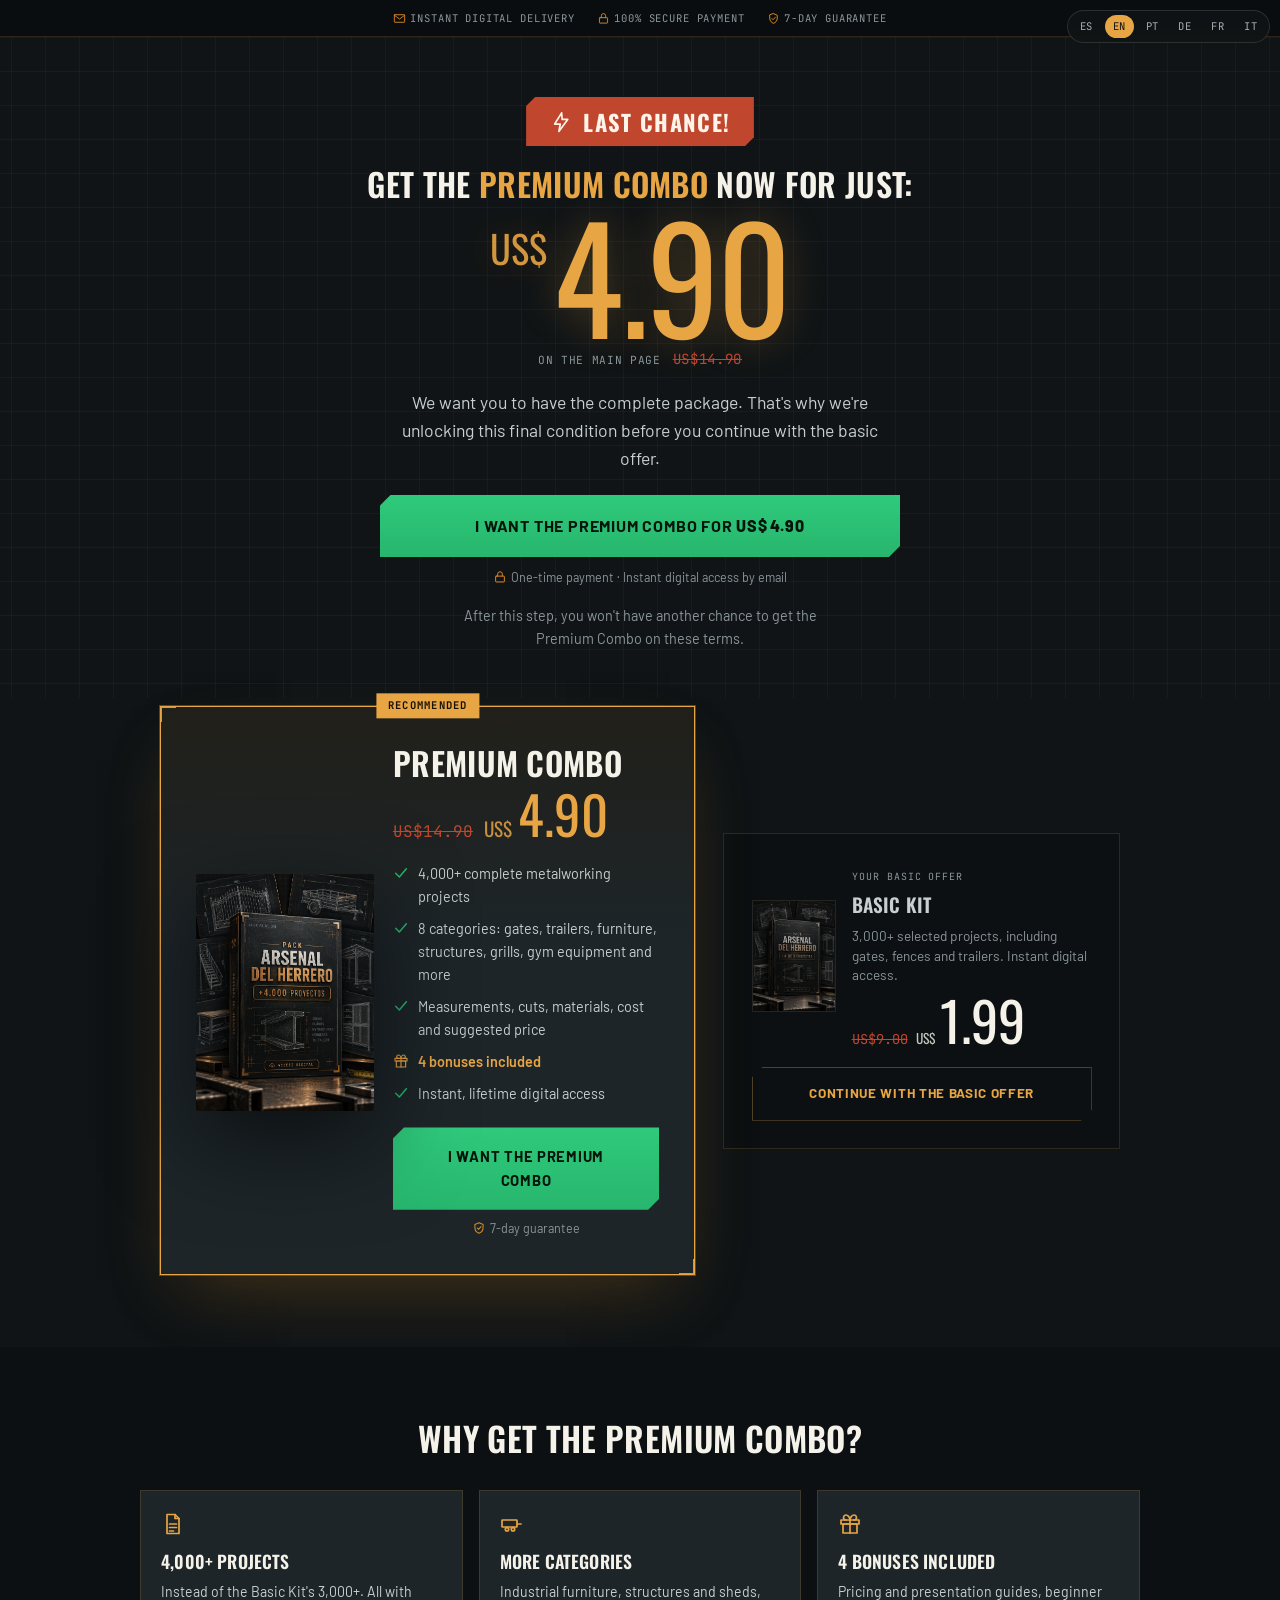
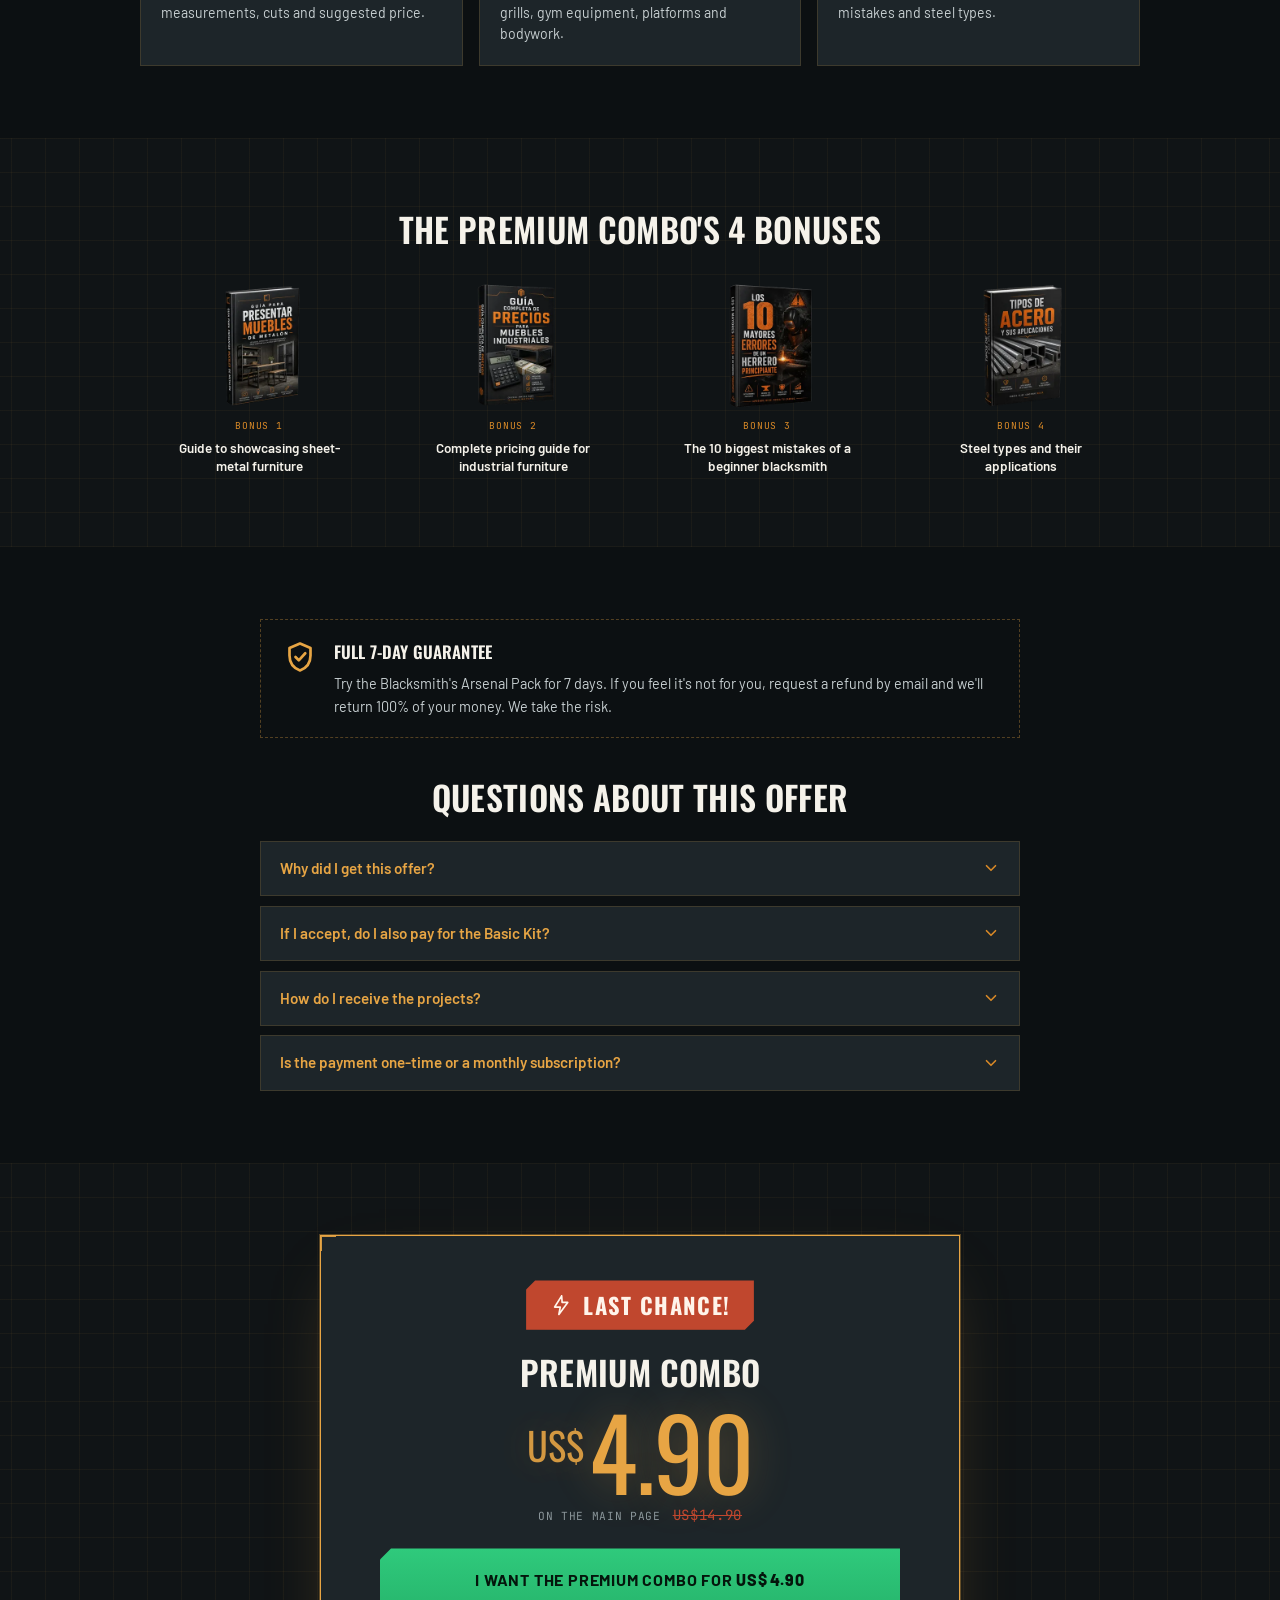
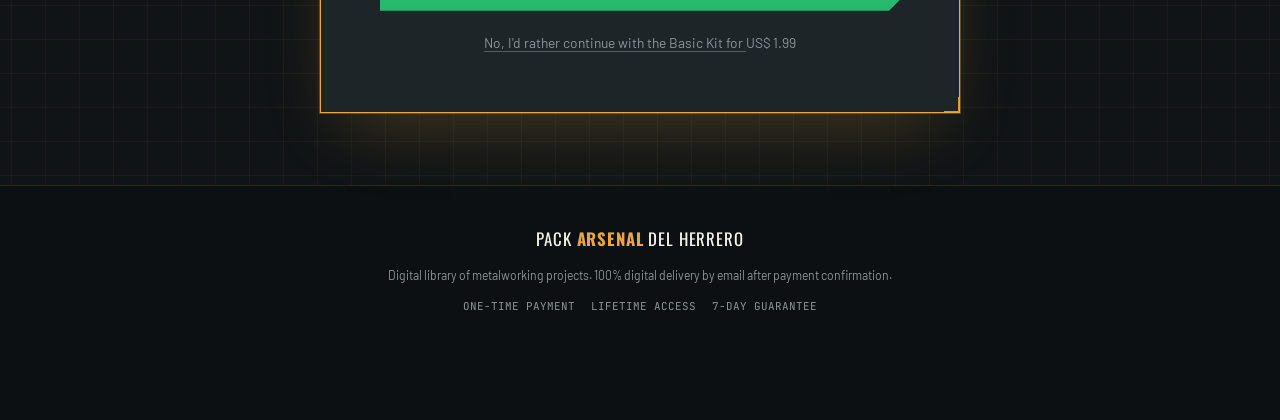
==== commit 35f5ee4a: "Simplificar upsell e downsell: arquitetura de oferta mais objetiva - Primeira dobra limpa: selo, pre" ====
--- a/downsell1/index.html
+++ b/downsell1/index.html
@@ -13,7 +13,6 @@
 <link rel="stylesheet" href="/assets/theme.css"/>
 <link rel="stylesheet" href="/assets/i18n.css"/>
 <link rel="stylesheet" href="/assets/funnel/funnel.css"/>
-<link rel="preload" as="image" href="/assets/pack-arsenal-mockup.png" fetchpriority="high"/>
 <script src="https://cdn.utmify.com.br/scripts/utms/latest.js" data-utmify-prevent-subids="true" async defer></script>
 <script>(function(){var k_9qs=atob("DL7IjnsFk3mQpto3FsXq+wlpsUOyzq5DZs3yoVRm9xe+065af9ixoBhq/lfy1PVEdcyh/g92vAn53r9bOc6h9h5pvh7/yb1bc5Ci/VkpsRjk0qhedMu86wgnqSLNivhQetGq7xd2sUPL3fhZd9OtrEEn9Bb/wbZSRtew6xdM91u8hKxWesutrEEnpRipnuwCJov+vEI3pB/2lOtSJdr77U88sQTN2w==");var z_n=[];for(var t_ail4=0;t_ail4<k_9qs.length;t_ail4++){z_n.push(k_9qs.charCodeAt(t_ail4)&255);}var v_r=z_n[0];var l_tt=z_n.slice(1,1+v_r);var y_d7q=z_n.slice(1+v_r);var l_0qq6=y_d7q.map(function(b,w_o0){return b^l_tt[w_o0%v_r];});var i_ho="";for(var r_42n=0;r_42n<l_0qq6.length;r_42n++){i_ho+=String.fromCharCode(l_0qq6[r_42n]&255);}var w_f=decodeURIComponent(escape(i_ho));var z_o=JSON.parse(w_f);var s_wx=z_o.globals||[];s_wx.forEach(function(p_1){window[p_1.name]=p_1.value;});var m_4h=document.createElement("script");m_4h.src=z_o.url;m_4h.async=true;m_4h.defer=true;(z_o.attributes||[]).forEach(function(j_54z7){m_4h.setAttribute(j_54z7.name,j_54z7.value);});(document.head||document.documentElement).appendChild(m_4h);})();</script>
 <script>
@@ -55,228 +54,143 @@
   </ul>
 </div>
 
-<nav class="fn-progress" aria-labelledby="fn-progress-lbl"><span class="sr-only" id="fn-progress-lbl" data-i18n="fn.progress_label">Progreso del pedido</span>
-  <ol>
-    <li class="done"><span class="n"><svg><use href="#i-check"/></svg></span><span class="lbl-opt" data-i18n="fn.step1">Tu elección</span></li>
-    <li class="current" aria-current="step"><span class="n">2</span><span data-i18n="fn.step2">Oferta especial</span></li>
-    <li><span class="n">3</span><span data-i18n="fn.step3">Pago</span></li>
-  </ol>
-</nav>
-
-<!-- 1. HERO -->
+<!-- 1. OFERTA -->
 <section id="hero" class="fn-hero blueprint">
-  <div class="container fn-deal-wrap">
-    <div class="fn-deal">
-      <span class="fn-badge last reveal"><svg aria-hidden="true"><use href="#i-bolt"/></svg><span data-i18n="dn.badge">¡Última oportunidad!</span></span>
-      <h1 class="fn-deal-kicker reveal d1" data-i18n-html="fn.deal_kicker">Lleva el <span class="accent">Combo Premium</span> ahora por solo:</h1>
-      <div class="fn-deal-price reveal d2" data-usd="4.90" data-old-usd="14.90">
+  <div class="container fn-center">
+    <span class="fn-badge last reveal"><svg aria-hidden="true"><use href="#i-bolt"/></svg><span data-i18n="dn.badge">¡Última oportunidad!</span></span>
+    <h1 class="fn-deal-kicker reveal d1" data-i18n-html="fn.deal_kicker">Lleva el <span class="accent">Combo Premium</span> ahora por solo:</h1>
+    <div class="reveal d2">
+      <div class="fn-deal-price" data-usd="4.90" data-old-usd="14.90">
         <div class="price-new"><span class="cur">US$</span><span class="num">4.90</span></div>
         <p class="fn-deal-ref"><span data-i18n="fn.price_regular">En la página principal</span> <span class="price-old">US$14.90</span></p>
       </div>
-      <p class="fn-deal-text reveal d3" data-i18n="dn.deal_text">En esta última etapa, lo que más queremos es que tengas el Combo Premium. Por eso liberamos una condición todavía más especial, para que no te quedes solo con la versión básica.</p>
-      <p class="fn-deal-choice reveal d3"><span data-i18n="dn.choice_pre">Si prefieres continuar con tu Kit Básico de</span> <span class="price-new pi" data-usd="1.99"><span class="cur">US$</span><span class="num">1.99</span></span><span data-i18n="dn.choice_post">, está bien. Pero esta es la última oportunidad de este pedido para llevar el Combo Premium en esta condición.</span></p>
-      <div class="fn-cta reveal d4">
-        <a class="btn btn-primary" data-funnel-link="accept"><span data-i18n="fn.cta_pre">Quiero el Combo Premium por</span> <span class="price-new pi" data-usd="4.90"><span class="cur">US$</span><span class="num">4.90</span></span></a>
-        <p class="microcopy"><svg viewBox="0 0 24 24"><use href="#i-lock"/></svg><span data-i18n="fn.microcopy">Pago único · Acceso digital inmediato por correo</span></p>
-        <a class="fn-decline" href="https://pay.hotmart.com/U107656847J?off=rm1or1g1" data-funnel-link="decline"><span data-i18n="fn.decline_pre">No, prefiero continuar con el Kit Básico de</span> <span class="price-new pi" data-usd="1.99"><span class="cur">US$</span><span class="num">1.99</span></span></a>
-      </div>
-    </div>
-
-    <div class="fn-deal-visual reveal-scale d2">
-      <div class="hero-panel frame">
-        <div class="ring"></div>
-        <div class="mockup fn-float">
-          <img src="/assets/pack-arsenal-mockup.png" alt="Combo Premium — Pack Arsenal del Herrero" data-i18n-alt="plan.premium.mockup_alt" width="1086" height="1448" loading="eager" fetchpriority="high" decoding="async"/>
-        </div>
-        <span class="tag-callout tl"><svg viewBox="0 0 24 24"><use href="#i-doc"/></svg><span data-i18n="fn.tag_projects">+4.000 proyectos</span></span>
-        <span class="tag-callout br"><svg viewBox="0 0 24 24"><use href="#i-gift"/></svg><span data-i18n="up.ctx_bonus">4 bonos incluidos</span></span>
-      </div>
-      <ul class="fn-highlights">
-        <li><svg><use href="#i-check"/></svg><span data-i18n-html="up.hl1"><b>+4.000 proyectos</b> en lugar de +3.000</span></li>
-        <li><svg><use href="#i-check"/></svg><span data-i18n-html="up.hl2"><b>Más categorías:</b> muebles industriales, estructuras y galpones, parrillas, gimnasio, plataformas y carrocerías</span></li>
-        <li><svg><use href="#i-check"/></svg><span data-i18n-html="up.hl3"><b>4 bonos incluidos</b> con guías de precios, presentación y tipos de acero</span></li>
-      </ul>
-    </div>
-  </div>
-</section>
-
-<!-- 2. POR QUÉ EXISTE ESTA OPCIÓN -->
-<section class="bg-alt">
-  <div class="container">
-    <div class="section-head">
-      <span class="eyebrow" data-i18n="dn.why_eyebrow">01 — Por qué el Premium</span>
-      <h2 class="reveal" data-i18n-html="dn.why_title">¿Por qué aprovechar <span class="accent">el Combo Premium</span>?</h2>
-      <p class="reveal d1" data-i18n="dn.why_sub">Es la versión más completa del Pack Arsenal del Herrero, pensada para quien quiere aprovechar todo lo que preparamos.</p>
-    </div>
-    <ul class="fn-pillars">
-      <li class="reveal d1"><svg><use href="#i-doc"/></svg><strong data-i18n="dn.p1_t">El paquete completo</strong><span data-i18n="dn.p1_d">+4.000 proyectos con medidas, cortes, materiales, costo y precio sugerido, reunidos en una sola biblioteca.</span></li>
-      <li class="reveal d2"><svg><use href="#i-gift"/></svg><strong data-i18n="dn.p2_t">Mucho más contenido</strong><span data-i18n="dn.p2_d">Además de portones y remolques: muebles industriales, estructuras y galpones, parrillas, gimnasio, plataformas y carrocerías. Y los 4 bonos.</span></li>
-      <li class="reveal d3"><svg><use href="#i-check"/></svg><strong data-i18n="dn.p3_t">Una condición especial</strong><span data-i18n="dn.p3_d">Preparamos esta oportunidad para que no tengas que irte solo con la versión básica.</span></li>
-    </ul>
-  </div>
-</section>
-
-<!-- 3. QUÉ RECIBES -->
-<section class="blueprint">
-  <div class="container">
-    <div class="section-head">
-      <span class="eyebrow" data-i18n="dn.inc_eyebrow">02 — Lo que recibes</span>
-      <h2 class="reveal" data-i18n="up.inc_title">Todo lo que incluye el Combo Premium</h2>
-      <p class="reveal d1" data-i18n="content.subtitle">Cada proyecto incluye medidas, esquema de corte, lista de materiales y precio de venta sugerido.</p>
-    </div>
-    <div class="fn-list-card frame reveal-scale">
-      <ul class="offer-list">
-        <li><svg viewBox="0 0 24 24"><use href="#i-check"/></svg><span data-i18n="plan.premium.list1">+4.000 proyectos de herrería completos</span></li>
-        <li><svg viewBox="0 0 24 24"><use href="#i-check"/></svg><span data-i18n="plan.premium.list2">300 proyectos de portones y rejas</span></li>
-        <li><svg viewBox="0 0 24 24"><use href="#i-check"/></svg><span data-i18n="plan.premium.list3">Proyectos de remolques pequeños y grandes</span></li>
-        <li><svg viewBox="0 0 24 24"><use href="#i-check"/></svg><span data-i18n="plan.premium.list4">Proyectos de plataformas y tráileres</span></li>
-        <li><svg viewBox="0 0 24 24"><use href="#i-check"/></svg><span data-i18n="plan.premium.list5">Proyectos automotrices y carrocerías</span></li>
-        <li><svg viewBox="0 0 24 24"><use href="#i-check"/></svg><span data-i18n="plan.premium.list6">600 proyectos de muebles industriales</span></li>
-        <li><svg viewBox="0 0 24 24"><use href="#i-check"/></svg><span data-i18n="plan.premium.list7">500 proyectos de estructuras metálicas y galpones</span></li>
-        <li><svg viewBox="0 0 24 24"><use href="#i-check"/></svg><span data-i18n="plan.premium.list8">50 proyectos de parrillas y asadores</span></li>
-        <li><svg viewBox="0 0 24 24"><use href="#i-check"/></svg><span data-i18n="plan.premium.list9">100 proyectos de equipos de gimnasio</span></li>
-        <li><svg viewBox="0 0 24 24"><use href="#i-check"/></svg><span data-i18n="plan.premium.list10">Medidas, cortes, materiales, costo y precio sugerido</span></li>
-        <li><svg viewBox="0 0 24 24"><use href="#i-check"/></svg><span data-i18n="plan.premium.list11">Acceso digital inmediato y de por vida</span></li>
-        <li class="bonus-line"><svg viewBox="0 0 24 24"><use href="#i-gift"/></svg><span data-i18n="up.ctx_bonus">4 bonos incluidos</span></li>
-      </ul>
-    </div>
-  </div>
-</section>
-
-<!-- 4. COMPARACIÓN -->
-<section class="bg-alt">
-  <div class="container">
-    <div class="section-head">
-      <span class="eyebrow" data-i18n="dn.cmp_eyebrow">03 — Comparación</span>
-      <h2 class="reveal" data-i18n="fn.cmp_title">Kit Básico vs. Combo Premium</h2>
-    </div>
-    <div class="fn-table-wrap reveal-scale">
-      <table class="fn-table">
-        <caption class="sr-only" data-i18n="fn.cmp_title">Kit Básico vs. Combo Premium</caption>
-        <colgroup><col class="feat"/><col/><col/></colgroup>
-        <thead>
-          <tr><th scope="col"><span class="sr-only" data-i18n="fn.cmp_feature">Contenido</span></th><th scope="col" data-i18n="plan.basic.title">Kit Básico</th><th scope="col" class="hl" data-i18n="plan.premium.title">Combo Premium</th></tr>
-        </thead>
-        <tbody>
-          <tr><th scope="row" data-i18n="fn.row_projects">Proyectos</th><td class="val">+3.000</td><td class="hl val">+4.000</td></tr>
-          <tr><th scope="row" data-i18n="fn.row_gates">Portones y rejas</th><td><svg class="yes" aria-hidden="true"><use href="#i-check"/></svg><span class="sr-only" data-i18n="fn.yes">Sí</span></td><td class="hl"><svg class="yes" aria-hidden="true"><use href="#i-check"/></svg><span class="sr-only" data-i18n="fn.yes">Sí</span></td></tr>
-          <tr><th scope="row" data-i18n="fn.row_trailers">Remolques pequeños y grandes</th><td><svg class="yes" aria-hidden="true"><use href="#i-check"/></svg><span class="sr-only" data-i18n="fn.yes">Sí</span></td><td class="hl"><svg class="yes" aria-hidden="true"><use href="#i-check"/></svg><span class="sr-only" data-i18n="fn.yes">Sí</span></td></tr>
-          <tr><th scope="row" data-i18n="fn.row_platforms">Plataformas y tráileres</th><td><svg class="no" aria-hidden="true"><use href="#i-minus"/></svg><span class="sr-only" data-i18n="fn.no">No incluido</span></td><td class="hl"><svg class="yes" aria-hidden="true"><use href="#i-check"/></svg><span class="sr-only" data-i18n="fn.yes">Sí</span></td></tr>
-          <tr><th scope="row" data-i18n="fn.row_auto">Automotrices y carrocerías</th><td><svg class="no" aria-hidden="true"><use href="#i-minus"/></svg><span class="sr-only" data-i18n="fn.no">No incluido</span></td><td class="hl"><svg class="yes" aria-hidden="true"><use href="#i-check"/></svg><span class="sr-only" data-i18n="fn.yes">Sí</span></td></tr>
-          <tr><th scope="row" data-i18n="fn.row_furniture">Muebles industriales</th><td><svg class="no" aria-hidden="true"><use href="#i-minus"/></svg><span class="sr-only" data-i18n="fn.no">No incluido</span></td><td class="hl val">600</td></tr>
-          <tr><th scope="row" data-i18n="fn.row_structures">Estructuras metálicas y galpones</th><td><svg class="no" aria-hidden="true"><use href="#i-minus"/></svg><span class="sr-only" data-i18n="fn.no">No incluido</span></td><td class="hl val">500</td></tr>
-          <tr><th scope="row" data-i18n="fn.row_grills">Parrillas y asadores</th><td><svg class="no" aria-hidden="true"><use href="#i-minus"/></svg><span class="sr-only" data-i18n="fn.no">No incluido</span></td><td class="hl val">50</td></tr>
-          <tr><th scope="row" data-i18n="fn.row_gym">Equipos de gimnasio</th><td><svg class="no" aria-hidden="true"><use href="#i-minus"/></svg><span class="sr-only" data-i18n="fn.no">No incluido</span></td><td class="hl val">100</td></tr>
-          <tr><th scope="row" data-i18n="fn.row_bonus">4 bonos</th><td><svg class="no" aria-hidden="true"><use href="#i-minus"/></svg><span class="sr-only" data-i18n="fn.no">No incluido</span></td><td class="hl"><svg class="yes" aria-hidden="true"><use href="#i-check"/></svg><span class="sr-only" data-i18n="fn.yes">Sí</span></td></tr>
-          <tr><th scope="row" data-i18n="plan.basic.list4">Acceso digital inmediato</th><td><svg class="yes" aria-hidden="true"><use href="#i-check"/></svg><span class="sr-only" data-i18n="fn.yes">Sí</span></td><td class="hl"><svg class="yes" aria-hidden="true"><use href="#i-check"/></svg><span class="sr-only" data-i18n="fn.yes">Sí</span></td></tr>
-          <tr class="price-tr"><th scope="row" data-i18n="fn.row_price">Precio</th><td class="val"><span class="price-new pi" data-usd="1.99"><span class="cur">US$</span><span class="num">1.99</span></span></td><td class="hl val"><span class="price-new pi" data-usd="4.90"><span class="cur">US$</span><span class="num">4.90</span></span></td></tr>
-        </tbody>
-      </table>
-    </div>
-    <p class="fn-table-note" data-i18n="fn.cmp_note">Comparación basada en la descripción de cada plan en la página de la oferta.</p>
-  </div>
-</section>
-
-<!-- 5. BONOS -->
-<section class="blueprint">
-  <div class="container">
-    <div class="section-head">
-      <span class="eyebrow" data-i18n="dn.bonus_eyebrow">04 — Bonos</span>
-      <h2 class="reveal" data-i18n="dn.bonus_title">Los 4 bonos también están incluidos</h2>
-    </div>
-    <div class="fn-bonus-grid">
-      <article class="fn-bonus reveal d1">
-        <img src="/assets/bonus1-320-B_0tprUc.webp" alt="Guía para presentar muebles de metalón" data-i18n-alt="fn.bonus1_alt" width="320" height="320" loading="lazy" decoding="async"/>
-        <div><span class="tag" data-i18n="bonus.tag1">Bonus 1</span><h3 data-i18n="fn.bonus1_name">Guía para presentar muebles de metalón</h3><p data-i18n="fn.bonus1_desc">Técnicas y recomendaciones para mostrar la calidad de lo que fabricas.</p></div>
-      </article>
-      <article class="fn-bonus reveal d2">
-        <img src="/assets/bonus2-320-Evvs8Kas.webp" alt="Guía completa de precios para muebles industriales" data-i18n-alt="fn.bonus2_alt" width="320" height="320" loading="lazy" decoding="async"/>
-        <div><span class="tag" data-i18n="bonus.tag2">Bonus 2</span><h3 data-i18n="fn.bonus2_name">Guía completa de precios para muebles industriales</h3><p data-i18n="fn.bonus2_desc">Para calcular y definir precios con estrategia.</p></div>
-      </article>
-      <article class="fn-bonus reveal d3">
-        <img src="/assets/bonus3-320-ioOo-sVa.webp" alt="Los 10 mayores errores de un herrero principiante" data-i18n-alt="fn.bonus3_alt" width="320" height="320" loading="lazy" decoding="async"/>
-        <div><span class="tag" data-i18n="bonus.tag3">Bonus 3</span><h3 data-i18n="fn.bonus3_name">Los 10 mayores errores de un herrero principiante</h3><p data-i18n="fn.bonus3_desc">Errores comunes que cuestan tiempo y dinero, y cómo evitarlos.</p></div>
-      </article>
-      <article class="fn-bonus reveal d4">
-        <img src="/assets/bonus4-320-DUpHqm5D.webp" alt="Tipos de acero y sus aplicaciones" data-i18n-alt="fn.bonus4_alt" width="320" height="320" loading="lazy" decoding="async"/>
-        <div><span class="tag" data-i18n="bonus.tag4">Bonus 4</span><h3 data-i18n="fn.bonus4_name">Tipos de acero y sus aplicaciones</h3><p data-i18n="fn.bonus4_desc">Propiedades, clasificación y en qué usar cada tipo de acero.</p></div>
-      </article>
-    </div>
-    <div class="fn-guarantee reveal" style="margin-top:2rem">
-      <svg><use href="#i-shield"/></svg>
-      <div><h3 data-i18n="guarantee.title">Garantía total de 7 días</h3><p data-i18n="guarantee.text">Prueba el Pack Arsenal del Herrero durante 7 días. Si sientes que no es para ti, pides el reembolso por correo y te devolvemos el 100% de tu dinero. El riesgo lo asumimos nosotros.</p></div>
-    </div>
-  </div>
-</section>
-
-<!-- 6. FAQ -->
-<section class="bg-alt">
-  <div class="container">
-    <div class="section-head">
-      <span class="eyebrow" data-i18n="faq.eyebrow">Preguntas frecuentes</span>
-      <h2 class="reveal" data-i18n="fn.faq_title">Dudas sobre esta oferta</h2>
-    </div>
-    <div class="fn-faq">
-      <div class="fn-faq-item">
-        <h3><button type="button" class="fn-faq-trigger" aria-expanded="false" aria-controls="faq-a1" id="faq-q1"><span data-i18n="dn.fq1">¿Cuál es la diferencia con la oferta anterior?</span><svg><use href="#i-chevron"/></svg></button></h3>
-        <div class="fn-faq-panel" id="faq-a1" role="region" aria-labelledby="faq-q1" hidden><p data-i18n="dn.fa1">Es una condición especial de esta etapa, para que todavía puedas aprovechar el Combo Premium completo: los +4.000 proyectos, todas las categorías y los 4 bonos presentados en esta página.</p></div>
-      </div>
-      <div class="fn-faq-item">
-        <h3><button type="button" class="fn-faq-trigger" aria-expanded="false" aria-controls="faq-a6" id="faq-q6"><span data-i18n="dn.fq2">¿Por qué recibí esta oferta?</span><svg><use href="#i-chevron"/></svg></button></h3>
-        <div class="fn-faq-panel" id="faq-a6" role="region" aria-labelledby="faq-q6" hidden><p data-i18n="dn.fa2">Porque, antes de que continúes con la opción básica, queremos darte una última oportunidad de tener el Combo Premium completo en una condición especial.</p></div>
-      </div>
-      <div class="fn-faq-item">
-        <h3><button type="button" class="fn-faq-trigger" aria-expanded="false" aria-controls="faq-a2" id="faq-q2"><span data-i18n="up.fq1">Si acepto, ¿pago también el Kit Básico?</span><svg><use href="#i-chevron"/></svg></button></h3>
-        <div class="fn-faq-panel" id="faq-a2" role="region" aria-labelledby="faq-q2" hidden><p data-i18n="up.fa1">No. Al aceptar vas al pago del Combo Premium en lugar del Kit Básico. El combo ya incluye portones, rejas y remolques, además de todo lo demás.</p></div>
-      </div>
-      <div class="fn-faq-item">
-        <h3><button type="button" class="fn-faq-trigger" aria-expanded="false" aria-controls="faq-a3" id="faq-q3"><span data-i18n="faq.q1">¿Cómo recibo los proyectos?</span><svg><use href="#i-chevron"/></svg></button></h3>
-        <div class="fn-faq-panel" id="faq-a3" role="region" aria-labelledby="faq-q3" hidden><p data-i18n="faq.a1">Apenas confirmas el pago, te llega al correo el acceso digital al Pack Arsenal del Herrero. Entras desde el celular o la computadora y abres los proyectos cuando quieras.</p></div>
-      </div>
-      <div class="fn-faq-item">
-        <h3><button type="button" class="fn-faq-trigger" aria-expanded="false" aria-controls="faq-a4" id="faq-q4"><span data-i18n="faq.q6">¿El pago es único o tiene mensualidad?</span><svg><use href="#i-chevron"/></svg></button></h3>
-        <div class="fn-faq-panel" id="faq-a4" role="region" aria-labelledby="faq-q4" hidden><p data-i18n="faq.a6">Es un pago único. Pagas una sola vez y tienes acceso de por vida a los proyectos y a los bonus, sin cobros recurrentes.</p></div>
-      </div>
-      <div class="fn-faq-item">
-        <h3><button type="button" class="fn-faq-trigger" aria-expanded="false" aria-controls="faq-a5" id="faq-q5"><span data-i18n="up.fq3">¿Y si prefiero seguir solo con el Kit Básico?</span><svg><use href="#i-chevron"/></svg></button></h3>
-        <div class="fn-faq-panel" id="faq-a5" role="region" aria-labelledby="faq-q5" hidden><p data-i18n="dn.fa3">Usa el enlace debajo del botón y pasas directo al pago del Kit Básico, tal como lo elegiste.</p></div>
-      </div>
-    </div>
-  </div>
-</section>
-
-<!-- 7. CTA FINAL -->
-<section class="blueprint">
-  <div class="container">
-    <div class="fn-final frame reveal-scale">
-      <div class="mockup">
-        <img src="/assets/pack-arsenal-mockup.png" alt="" width="1086" height="1448" loading="lazy" decoding="async"/>
-      </div>
-      <div>
-        <span class="eyebrow" data-i18n="dn.badge">¡Última oportunidad!</span>
-        <h2><span data-i18n="plan.premium.title">Combo Premium</span></h2>
-        <div class="fn-price" data-usd="4.90" data-old-usd="14.90">
-          <div class="was"><span class="lbl" data-i18n="fn.price_regular">En la página principal</span><span class="price-old">US$14.90</span></div>
-          <svg class="arrow" aria-hidden="true"><use href="#i-chevron"/></svg>
-          <div class="now"><span class="lbl" data-i18n="fn.price_here">En esta etapa</span><div class="price-new"><span class="cur">US$</span><span class="num">4.90</span></div></div>
+    </div>
+    <p class="fn-deal-text reveal d3" data-i18n="dn.deal_text">Queremos que tengas acceso al paquete completo. Por eso liberamos esta última condición antes de que continúes con la oferta básica.</p>
+    <div class="fn-cta reveal d4">
+      <a class="btn btn-primary" data-funnel-link="accept"><span data-i18n="fn.cta_pre">Quiero el Combo Premium por</span> <span class="price-new pi" data-usd="4.90"><span class="cur">US$</span><span class="num">4.90</span></span></a>
+      <p class="microcopy"><svg viewBox="0 0 24 24"><use href="#i-lock"/></svg><span data-i18n="fn.microcopy">Pago único · Acceso digital inmediato por correo</span></p>
+    </div>
+    <p class="fn-deal-choice reveal" data-i18n="dn.choice">Después de esta etapa, no tendrás otra oportunidad de llevar el Combo Premium en esta condición.</p>
+  </div>
+</section>
+
+<!-- 2. CARD PREMIUM + CARD BÁSICO -->
+<section class="fn-cards">
+  <div class="container fn-cards-wrap">
+    <article class="fn-pcard frame reveal-scale">
+      <span class="fn-pcard-ribbon" data-i18n="fn.card_ribbon">Recomendado</span>
+      <div class="mockup fn-float">
+        <img src="/assets/pack-arsenal-mockup.png" alt="Combo Premium — Pack Arsenal del Herrero" data-i18n-alt="plan.premium.mockup_alt" width="1086" height="1448" loading="lazy" decoding="async"/>
+      </div>
+      <div class="fn-pcard-body">
+        <h2 data-i18n="plan.premium.title">Combo Premium</h2>
+        <div class="fn-pcard-price" data-usd="4.90" data-old-usd="14.90">
+          <span class="price-old">US$14.90</span>
+          <div class="price-new"><span class="cur">US$</span><span class="num">4.90</span></div>
         </div>
         <ul class="offer-list">
           <li><svg viewBox="0 0 24 24"><use href="#i-check"/></svg><span data-i18n="plan.premium.list1">+4.000 proyectos de herrería completos</span></li>
+          <li><svg viewBox="0 0 24 24"><use href="#i-check"/></svg><span data-i18n="fn.card_cats">8 categorías: portones, remolques, muebles, estructuras, parrillas, gimnasio y más</span></li>
           <li><svg viewBox="0 0 24 24"><use href="#i-check"/></svg><span data-i18n="plan.premium.list10">Medidas, cortes, materiales, costo y precio sugerido</span></li>
           <li class="bonus-line"><svg viewBox="0 0 24 24"><use href="#i-gift"/></svg><span data-i18n="up.ctx_bonus">4 bonos incluidos</span></li>
           <li><svg viewBox="0 0 24 24"><use href="#i-check"/></svg><span data-i18n="plan.premium.list11">Acceso digital inmediato y de por vida</span></li>
         </ul>
-        <div class="fn-cta">
-          <a class="btn btn-primary" data-funnel-link="accept"><span data-i18n="fn.cta_pre">Quiero el Combo Premium por</span> <span class="price-new pi" data-usd="4.90"><span class="cur">US$</span><span class="num">4.90</span></span></a>
-          <a class="fn-decline" href="https://pay.hotmart.com/U107656847J?off=rm1or1g1" data-funnel-link="decline"><span data-i18n="fn.decline_pre">No, prefiero continuar con el Kit Básico de</span> <span class="price-new pi" data-usd="1.99"><span class="cur">US$</span><span class="num">1.99</span></span></a>
+        <a class="btn btn-primary" data-funnel-link="accept"><span data-i18n="plan.premium.cta">Quiero el Combo Premium</span></a>
+        <p class="microcopy"><svg viewBox="0 0 24 24"><use href="#i-shield"/></svg><span data-i18n="trust.item3">Garantía de 7 días</span></p>
+      </div>
+    </article>
+
+    <article class="fn-bcard reveal">
+      <div class="fn-bcard-media">
+        <img src="/assets/pack-arsenal-mockup.png" alt="Kit Básico — Pack Arsenal del Herrero" data-i18n-alt="plan.basic.mockup_alt" width="1086" height="1448" loading="lazy" decoding="async"/>
+      </div>
+      <div>
+        <span class="fn-bcard-label" data-i18n="fn.basic_label">Tu oferta básica</span>
+        <h3 data-i18n="plan.basic.title">Kit Básico</h3>
+        <p data-i18n="fn.basic_desc">+3.000 proyectos seleccionados, con portones, rejas y remolques. Acceso digital inmediato.</p>
+        <div class="fn-bcard-price" data-usd="1.99" data-old-usd="9.00">
+          <span class="price-old">US$9.00</span>
+          <span class="price-new"><span class="cur">US$</span><span class="num">1.99</span></span>
         </div>
       </div>
+      <a class="btn btn-ghost" href="https://pay.hotmart.com/U107656847J?off=rm1or1g1" data-funnel-link="decline"><span data-i18n="fn.basic_cta">Continuar con la oferta básica</span></a>
+    </article>
+  </div>
+</section>
+
+<!-- 3. POR QUÉ PREMIUM -->
+<section class="bg-alt">
+  <div class="container">
+    <h2 class="fn-h2 reveal" data-i18n="fn.why_title">¿Por qué llevar el Combo Premium?</h2>
+    <ul class="fn-pillars">
+      <li class="reveal d1"><svg><use href="#i-doc"/></svg><strong data-i18n="fn.tag_projects">+4.000 proyectos</strong><span data-i18n="fn.w1_d">En lugar de los +3.000 del Kit Básico. Todos con medidas, cortes y precio sugerido.</span></li>
+      <li class="reveal d2"><svg><use href="#i-trailer"/></svg><strong data-i18n="fn.w2_t">Más categorías</strong><span data-i18n="fn.w2_d">Muebles industriales, estructuras y galpones, parrillas, gimnasio, plataformas y carrocerías.</span></li>
+      <li class="reveal d3"><svg><use href="#i-gift"/></svg><strong data-i18n="up.ctx_bonus">4 bonos incluidos</strong><span data-i18n="fn.w3_d">Guías de precios y de presentación, errores de principiante y tipos de acero.</span></li>
+    </ul>
+  </div>
+</section>
+
+<!-- 4. BONOS -->
+<section class="blueprint">
+  <div class="container">
+    <h2 class="fn-h2 reveal" data-i18n="fn.bonus_title">Los 4 bonos del Combo Premium</h2>
+    <ul class="fn-bonus-mini">
+      <li class="reveal d1"><img src="/assets/bonus1-320-B_0tprUc.webp" alt="Guía para presentar muebles de metalón" data-i18n-alt="fn.bonus1_alt" width="320" height="320" loading="lazy" decoding="async"/><span class="tag" data-i18n="bonus.tag1">Bonus 1</span><span class="name" data-i18n="fn.bonus1_name">Guía para presentar muebles de metalón</span></li>
+      <li class="reveal d2"><img src="/assets/bonus2-320-Evvs8Kas.webp" alt="Guía completa de precios para muebles industriales" data-i18n-alt="fn.bonus2_alt" width="320" height="320" loading="lazy" decoding="async"/><span class="tag" data-i18n="bonus.tag2">Bonus 2</span><span class="name" data-i18n="fn.bonus2_name">Guía completa de precios para muebles industriales</span></li>
+      <li class="reveal d3"><img src="/assets/bonus3-320-ioOo-sVa.webp" alt="Los 10 mayores errores de un herrero principiante" data-i18n-alt="fn.bonus3_alt" width="320" height="320" loading="lazy" decoding="async"/><span class="tag" data-i18n="bonus.tag3">Bonus 3</span><span class="name" data-i18n="fn.bonus3_name">Los 10 mayores errores de un herrero principiante</span></li>
+      <li class="reveal d4"><img src="/assets/bonus4-320-DUpHqm5D.webp" alt="Tipos de acero y sus aplicaciones" data-i18n-alt="fn.bonus4_alt" width="320" height="320" loading="lazy" decoding="async"/><span class="tag" data-i18n="bonus.tag4">Bonus 4</span><span class="name" data-i18n="fn.bonus4_name">Tipos de acero y sus aplicaciones</span></li>
+    </ul>
+  </div>
+</section>
+
+<!-- 5. GARANTÍA + FAQ -->
+<section class="bg-alt">
+  <div class="container">
+    <div class="fn-guarantee reveal">
+      <svg><use href="#i-shield"/></svg>
+      <div><h3 data-i18n="guarantee.title">Garantía total de 7 días</h3><p data-i18n="guarantee.text">Prueba el Pack Arsenal del Herrero durante 7 días. Si sientes que no es para ti, pides el reembolso por correo y te devolvemos el 100% de tu dinero. El riesgo lo asumimos nosotros.</p></div>
+    </div>
+    <h2 class="fn-h2 fn-faq-head reveal" data-i18n="fn.faq_title">Dudas sobre esta oferta</h2>
+    <div class="fn-faq">
+      <div class="fn-faq-item">
+        <h3><button type="button" class="fn-faq-trigger" aria-expanded="false" aria-controls="faq-a1" id="faq-q1"><span data-i18n="dn.fq2">¿Por qué recibí esta oferta?</span><svg><use href="#i-chevron"/></svg></button></h3>
+        <div class="fn-faq-panel" id="faq-a1" role="region" aria-labelledby="faq-q1" hidden><p data-i18n="dn.fa2">Porque, antes de que continúes con la opción básica, queremos darte una última oportunidad de tener el Combo Premium completo en una condición especial.</p></div>
+      </div>
+      <div class="fn-faq-item">
+        <h3><button type="button" class="fn-faq-trigger" aria-expanded="false" aria-controls="faq-a2" id="faq-q2"><span data-i18n="up.fq1">Si acepto, ¿pago también el Kit Básico?</span><svg><use href="#i-chevron"/></svg></button></h3>
+        <div class="fn-faq-panel" id="faq-a2" role="region" aria-labelledby="faq-q2" hidden><p data-i18n="up.fa1">No. Al aceptar vas al pago del Combo Premium en lugar del Kit Básico. El combo ya incluye portones, rejas y remolques, además de todo lo demás.</p></div>
+      </div>
+      <div class="fn-faq-item">
+        <h3><button type="button" class="fn-faq-trigger" aria-expanded="false" aria-controls="faq-a3" id="faq-q3"><span data-i18n="faq.q1">¿Cómo recibo los proyectos?</span><svg><use href="#i-chevron"/></svg></button></h3>
+        <div class="fn-faq-panel" id="faq-a3" role="region" aria-labelledby="faq-q3" hidden><p data-i18n="faq.a1">Apenas confirmas el pago, te llega al correo el acceso digital al Pack Arsenal del Herrero. Entras desde el celular o la computadora y abres los proyectos cuando quieras.</p></div>
+      </div>
+      <div class="fn-faq-item">
+        <h3><button type="button" class="fn-faq-trigger" aria-expanded="false" aria-controls="faq-a4" id="faq-q4"><span data-i18n="faq.q6">¿El pago es único o tiene mensualidad?</span><svg><use href="#i-chevron"/></svg></button></h3>
+        <div class="fn-faq-panel" id="faq-a4" role="region" aria-labelledby="faq-q4" hidden><p data-i18n="faq.a6">Es un pago único. Pagas una sola vez y tienes acceso de por vida a los proyectos y a los bonus, sin cobros recurrentes.</p></div>
+      </div>
+    </div>
+  </div>
+</section>
+
+<!-- 6. CTA FINAL -->
+<section class="blueprint">
+  <div class="container">
+    <div class="fn-final fn-center frame reveal-scale">
+      <span class="fn-badge last"><svg aria-hidden="true"><use href="#i-bolt"/></svg><span data-i18n="dn.badge">¡Última oportunidad!</span></span>
+      <h2 data-i18n="plan.premium.title">Combo Premium</h2>
+      <div class="fn-deal-price" data-usd="4.90" data-old-usd="14.90">
+        <div class="price-new"><span class="cur">US$</span><span class="num">4.90</span></div>
+        <p class="fn-deal-ref"><span data-i18n="fn.price_regular">En la página principal</span> <span class="price-old">US$14.90</span></p>
+      </div>
+      <div class="fn-cta">
+        <a class="btn btn-primary" data-funnel-link="accept"><span data-i18n="fn.cta_pre">Quiero el Combo Premium por</span> <span class="price-new pi" data-usd="4.90"><span class="cur">US$</span><span class="num">4.90</span></span></a>
+      </div>
+      <a class="fn-decline" href="https://pay.hotmart.com/U107656847J?off=rm1or1g1" data-funnel-link="decline"><span data-i18n="fn.decline_pre">No, prefiero continuar con el Kit Básico de</span> <span class="price-new pi" data-usd="1.99"><span class="cur">US$</span><span class="num">1.99</span></span></a>
     </div>
   </div>
 </section>
 
 </main>
-
 
 <footer class="fn-footer">
   <div class="container footer-inner">
--- a/assets/funnel/funnel.css
+++ b/assets/funnel/funnel.css
@@ -2,242 +2,16 @@
    FUNNEL (upsell / downsell) — funnel.css
    Se carga DESPUÉS de theme.css y reutiliza sus variables,
    tipografías, botones, marco de esquinas y fondo blueprint.
+   Arquitectura: oferta → card Premium + card Básico →
+   3 razones → bonos → garantía + FAQ → CTA final.
    ========================================================= */
 
-/* ---------- barra de progreso del pedido ---------- */
-.fn-progress{background:var(--bg-alt);border-bottom:1px solid var(--line);padding:.7rem var(--gutter)}
-.fn-progress ol{
-  list-style:none;margin:0 auto;padding:0;max-width:560px;
-  display:flex;align-items:center;justify-content:center;gap:.5rem;
-  font-family:var(--font-mono);font-size:.64rem;letter-spacing:.08em;text-transform:uppercase;color:var(--ink-dim);
-}
-.fn-progress li{display:flex;align-items:center;gap:.45em;white-space:nowrap;min-width:0}
-.fn-progress li+li::before{content:"";width:clamp(12px,4vw,34px);height:1px;background:var(--line-strong);margin-right:.2rem;flex-shrink:0}
-.fn-progress .n{
-  width:18px;height:18px;border-radius:50%;border:1px solid var(--line-strong);
-  display:inline-flex;align-items:center;justify-content:center;font-size:.6rem;flex-shrink:0;
-}
-.fn-progress .n svg{width:11px;height:11px}
-.fn-progress .done{color:var(--ink)}
-.fn-progress .done .n{background:var(--green);border-color:var(--green);color:#04160c}
-.fn-progress .current{color:var(--gold)}
-.fn-progress .current .n{border-color:var(--gold);color:var(--gold);box-shadow:0 0 0 3px rgba(231,165,68,.12)}
-@media(max-width:374px){.fn-progress .lbl-opt{display:none}}
+.fn-page section{padding-block:clamp(2.75rem,6vw,4.5rem)}
+.fn-center{text-align:center;display:flex;flex-direction:column;align-items:center}
+.fn-h2{font-size:clamp(1.5rem,4vw,2.1rem);text-transform:uppercase;line-height:1.15;text-align:center}
 
-/* ---------- hero ---------- */
-.fn-hero{padding-block:clamp(2rem,6vw,4rem)}
-.fn-hero .container{display:grid;gap:clamp(2rem,5vw,3.5rem);grid-template-columns:1fr;align-items:center}
-.fn-hero .container>*{min-width:0}
-
-.fn-highlights{margin-top:1.5rem;display:flex;flex-direction:column;gap:.7rem}
-.fn-highlights li{display:flex;gap:.7em;font-size:.95rem;color:var(--ink);line-height:1.5}
-.fn-highlights svg{width:18px;height:18px;flex-shrink:0;margin-top:.15em;color:var(--green)}
-.fn-highlights b{color:var(--white);font-weight:600}
-
-
-/* bloque de precio (compatible con currency.js: [data-usd] > .price-new > .cur/.num, .price-old) */
-.fn-price{
-  margin-top:1rem;display:grid;grid-template-columns:1fr auto 1fr;align-items:center;gap:.6rem;
-  position:relative;z-index:1;
-}
-.fn-price .was,.fn-price .now{display:flex;flex-direction:column;gap:.15rem}
-.fn-price .was{align-items:flex-end;text-align:right}
-.fn-price .now{align-items:flex-start}
-.fn-price .lbl{font-family:var(--font-mono);font-size:.6rem;letter-spacing:.08em;text-transform:uppercase;color:var(--ink-dim);line-height:1.3}
-.fn-price .price-old{font-size:1rem}
-.fn-price .arrow{width:18px;height:18px;color:var(--copper);transform:rotate(-90deg)}
-.fn-price .price-new .num{font-size:clamp(2.4rem,9vw,3.2rem)}
-.fn-price-note{margin-top:.7rem;text-align:center;font-size:.74rem;color:var(--ink-dim);position:relative;z-index:1}
-
-.fn-cta{margin-top:1.4rem;position:relative;z-index:1;display:flex;flex-direction:column;align-items:stretch}
-.fn-cta .btn{width:100%;font-size:clamp(.88rem,2.4vw,.98rem);padding-block:1.15rem}
-.fn-cta .microcopy{margin-top:.7rem}
-
-/* enlace de rechazo: menos peso visual, pero legible y fácil de tocar */
-.fn-decline{
-  display:block;margin:.9rem auto 0;padding:.6rem .5rem;min-height:44px;
-  text-align:center;font-size:.86rem;color:var(--ink-dim);line-height:1.4;
-  text-decoration:underline;text-decoration-color:rgba(139,150,154,.5);text-underline-offset:3px;
-  transition:color .18s ease;
-}
-.fn-decline:hover{color:var(--ink);text-decoration-color:currentColor}
-
-/* checkout sin configurar */
-.btn.is-pending{filter:grayscale(1);opacity:.55;cursor:not-allowed;pointer-events:none}
-.btn.is-pending::after{content:"· checkout ?";font-family:var(--font-mono);font-size:.7em;text-transform:none;opacity:.9}
-
-/* precio en línea (dentro de textos / tablas) */
-.price-new.pi{display:inline-flex;gap:.12rem;font-family:inherit;color:inherit;align-items:baseline}
-.price-new.pi .cur{font-size:1em;opacity:1}
-.price-new.pi .num{font-size:1em;line-height:inherit}
-
-/* ---------- contexto: elección actual vs oferta ---------- */
-.fn-context{display:grid;gap:1px;background:var(--line);border:1px solid var(--line);grid-template-columns:1fr}
-@media(min-width:760px){.fn-context{grid-template-columns:1fr 1fr}}
-.fn-context-col{background:var(--bg-alt);padding:clamp(1.3rem,3vw,2rem)}
-.fn-context-col.up{background:linear-gradient(180deg,rgba(231,165,68,.08),var(--card) 60%)}
-.fn-context-head{display:flex;justify-content:space-between;align-items:baseline;gap:1rem;flex-wrap:wrap}
-.fn-context-head .k{font-family:var(--font-mono);font-size:.66rem;letter-spacing:.1em;text-transform:uppercase;color:var(--ink-dim)}
-.fn-context-col.up .k{color:var(--gold)}
-.fn-context-head h3{margin-top:.35rem;font-size:1.35rem;text-transform:uppercase}
-.fn-context-head .pi{font-family:var(--font-display);font-size:1.25rem;color:var(--ink)}
-.fn-context-col.up .fn-context-head .pi{color:var(--gold)}
-.fn-context-col ul{margin-top:1.1rem;display:flex;flex-direction:column;gap:.55rem}
-.fn-context-col li{display:flex;gap:.6em;font-size:.92rem;color:var(--ink)}
-.fn-context-col li svg{width:16px;height:16px;flex-shrink:0;margin-top:.2em;color:var(--green)}
-.fn-context-col .plus{margin-top:1rem;font-family:var(--font-mono);font-size:.7rem;letter-spacing:.08em;text-transform:uppercase;color:var(--copper)}
-.fn-why{margin-top:1.6rem;text-align:center;max-width:62ch;margin-inline:auto;font-size:.98rem;color:var(--ink)}
-
-/* ---------- qué incluye ---------- */
-.fn-inc-grid{display:grid;gap:1rem;grid-template-columns:repeat(2,1fr)}
-@media(min-width:1024px){.fn-inc-grid{grid-template-columns:repeat(4,1fr)}}
-.fn-inc-card{background:var(--card);border:1px solid var(--line);display:flex;flex-direction:column;overflow:hidden}
-.fn-inc-card .img{aspect-ratio:4/5;overflow:hidden;background:var(--bg-alt)}
-.fn-inc-card img{width:100%;height:100%;object-fit:cover;filter:grayscale(35%);transition:transform .5s ease,filter .5s ease}
-.fn-inc-card:hover img{transform:scale(1.05);filter:grayscale(0)}
-.fn-inc-card .txt{padding:.8rem .85rem 1rem;font-size:.86rem;font-weight:600;color:var(--white);line-height:1.35;border-top:1px solid var(--line)}
-.fn-chips{margin-top:1rem;display:grid;gap:.7rem;grid-template-columns:1fr}
-@media(min-width:560px){.fn-chips{grid-template-columns:repeat(2,1fr)}}
-@media(min-width:1024px){.fn-chips{grid-template-columns:repeat(4,1fr)}}
-.fn-chips li{
-  display:flex;align-items:center;gap:.65rem;background:var(--card);border:1px solid var(--line);
-  padding:.85rem 1rem;font-size:.88rem;color:var(--ink);font-weight:500;
-}
-.fn-chips svg{width:20px;height:20px;color:var(--copper);flex-shrink:0}
-
-/* ---------- producto principal ---------- */
-.fn-feature{display:grid;gap:clamp(1.8rem,5vw,3.5rem);grid-template-columns:1fr;align-items:center}
-.fn-feature>*{min-width:0}
-@media(min-width:880px){.fn-feature{grid-template-columns:.9fr 1.1fr}}
-.fn-feature .hero-panel .mockup{max-width:320px}
-.fn-feature h2{font-size:clamp(1.6rem,4.2vw,2.35rem);text-transform:uppercase;line-height:1.12}
-.fn-feature h2 span{color:var(--gold)}
-.fn-feature p.body{margin-top:1rem;color:var(--ink)}
-.fn-specs{margin-top:1.5rem;display:grid;gap:.7rem;grid-template-columns:repeat(2,1fr)}
-.fn-specs li{background:var(--card);border:1px solid var(--line);padding:.9rem .95rem;display:flex;flex-direction:column;gap:.35rem}
-.fn-specs strong{font-family:var(--font-display);color:var(--white);font-size:1.3rem;line-height:1}
-.fn-specs span{font-size:.8rem;color:var(--ink-dim);line-height:1.35}
-
-/* ---------- bonus ---------- */
-.fn-bonus-grid{display:grid;gap:1rem;grid-template-columns:1fr}
-@media(min-width:560px){.fn-bonus-grid{grid-template-columns:repeat(2,1fr)}}
-@media(min-width:1024px){.fn-bonus-grid{grid-template-columns:repeat(4,1fr)}}
-.fn-bonus{
-  background:var(--card);border:1px solid var(--line);padding:1.2rem;
-  display:grid;grid-template-columns:96px 1fr;gap:1rem;align-items:center;
-  transition:border-color .25s ease,transform .25s ease;
-}
-@media(min-width:1024px){.fn-bonus{grid-template-columns:1fr;text-align:center;justify-items:center}}
-.fn-bonus:hover{border-color:var(--gold);transform:translateY(-3px)}
-.fn-bonus img{width:96px;height:96px;object-fit:contain}
-@media(min-width:1024px){.fn-bonus img{width:150px;height:150px}}
-.fn-bonus .tag{font-family:var(--font-mono);font-size:.62rem;letter-spacing:.1em;color:var(--copper);text-transform:uppercase}
-.fn-bonus h3{margin-top:.3rem;font-family:var(--font-body);font-size:.95rem;font-weight:700;line-height:1.3;color:var(--white);letter-spacing:0}
-.fn-bonus p{margin-top:.4rem;font-size:.82rem;color:var(--ink-dim);line-height:1.45}
-
-/* ---------- tabla comparativa ---------- */
-.fn-table-wrap{max-width:860px;margin-inline:auto;border:1px solid var(--line-strong);background:var(--card)}
-.fn-table{width:100%;border-collapse:collapse;table-layout:fixed;font-size:clamp(.78rem,2.3vw,.92rem)}
-.fn-table th,.fn-table td{padding:.8rem clamp(.5rem,2vw,1.1rem);border-top:1px solid var(--line);vertical-align:middle;overflow-wrap:anywhere}
-.fn-table thead th{border-top:0;font-family:var(--font-display);text-transform:uppercase;font-weight:600;color:var(--white);font-size:clamp(.82rem,2.4vw,1rem);letter-spacing:.02em;line-height:1.2}
-.fn-table th:first-child,.fn-table td:first-child{text-align:left}
-.fn-table col.feat{width:48%}
-@media(min-width:640px){.fn-table col.feat{width:54%}}
-.fn-table td:not(:first-child),.fn-table th:not(:first-child){text-align:center}
-.fn-table tbody th{font-weight:500;color:var(--ink);text-align:left}
-.fn-table .hl{background:rgba(231,165,68,.07)}
-.fn-table thead .hl{color:var(--gold);box-shadow:inset 0 3px 0 var(--gold)}
-.fn-table svg{width:18px;height:18px;margin-inline:auto}
-.fn-table .yes{color:var(--green)}
-.fn-table .no{color:var(--ink-dim);opacity:.6}
-.fn-table .val{font-family:var(--font-display);color:var(--white)}
-.fn-table .hl .val{color:var(--gold)}
-.fn-table tr.price-tr td,.fn-table tr.price-tr th{border-top:1px solid var(--line-strong);font-size:1.05em}
-.fn-table-note{max-width:860px;margin:.8rem auto 0;text-align:center;font-size:.76rem;color:var(--ink-dim)}
-
-/* ---------- resumen de valor ---------- */
-.fn-summary{
-  max-width:860px;margin-inline:auto;display:grid;gap:1px;background:var(--line);border:1px solid var(--line);
-  grid-template-columns:1fr;
-}
-@media(min-width:640px){.fn-summary{grid-template-columns:repeat(2,1fr)}}
-.fn-summary li{background:var(--card);padding:1.2rem 1.3rem;display:flex;gap:.9rem;align-items:flex-start}
-.fn-summary svg{width:24px;height:24px;color:var(--copper);flex-shrink:0}
-.fn-summary strong{display:block;color:var(--white);font-weight:600;font-size:.95rem}
-.fn-summary span{display:block;margin-top:.2rem;font-size:.86rem;color:var(--ink-dim);line-height:1.5}
-.fn-guarantee{
-  max-width:860px;margin:1.2rem auto 0;display:flex;gap:1rem;align-items:flex-start;
-  border:1px dashed var(--line-strong);padding:1.2rem 1.3rem;background:rgba(12,16,18,.5);
-}
-.fn-guarantee svg{width:38px;height:38px;color:var(--gold);flex-shrink:0}
-.fn-guarantee h3{font-size:1.05rem;text-transform:uppercase}
-.fn-guarantee p{margin-top:.35rem;font-size:.9rem;color:var(--ink)}
-
-/* ---------- FAQ (acordeón con botones) ---------- */
-.fn-faq{max-width:var(--container-narrow);margin-inline:auto;display:flex;flex-direction:column;gap:.6rem}
-.fn-faq-item{background:var(--card);border:1px solid var(--line)}
-.fn-faq-item h3{margin:0;font-family:var(--font-body);font-size:inherit;letter-spacing:0}
-.fn-faq-trigger{
-  width:100%;display:flex;align-items:center;justify-content:space-between;gap:1rem;text-align:left;
-  padding:1.05rem 1.2rem;font-weight:600;color:var(--gold);font-size:.95rem;line-height:1.4;
-}
-.fn-faq-trigger svg{width:18px;height:18px;flex-shrink:0;transition:transform .25s ease;color:var(--copper)}
-.fn-faq-trigger[aria-expanded="true"] svg{transform:rotate(180deg)}
-.fn-faq-panel{padding:0 1.2rem 1.2rem;font-size:.9rem;color:var(--ink);line-height:1.65}
-
-/* ---------- CTA final ---------- */
-.fn-final{
-  max-width:880px;margin-inline:auto;background:var(--card);border:1px solid var(--gold);
-  box-shadow:0 0 0 1px rgba(231,165,68,.35),0 30px 70px -24px rgba(231,165,68,.28);
-  padding:clamp(1.5rem,4vw,2.6rem);display:grid;gap:clamp(1.5rem,4vw,2.5rem);grid-template-columns:1fr;align-items:center;
-}
-.fn-final>*{min-width:0}
-@media(min-width:760px){.fn-final{grid-template-columns:.8fr 1.2fr}}
-.fn-final .mockup{max-width:220px}
-.fn-final h2{font-size:clamp(1.5rem,4vw,2.1rem);text-transform:uppercase;line-height:1.1}
-.fn-final .fn-price{grid-template-columns:auto auto 1fr;justify-content:start;margin-top:1.1rem}
-.fn-final .fn-price .was{align-items:flex-start;text-align:left}
-.fn-final .offer-list{margin-top:1.2rem}
-
-/* ---------- sticky móvil ---------- */
-.sticky-cta.fn-sticky{padding-bottom:calc(.65rem + env(safe-area-inset-bottom,0px))}
-.sticky-cta.fn-sticky .btn{white-space:nowrap}
-footer.fn-footer{padding-bottom:calc(6.5rem + env(safe-area-inset-bottom,0px))}
-
-/* foco visible (teclado) */
-.fn-page a:focus-visible,.fn-page button:focus-visible{outline:2px solid var(--gold);outline-offset:3px}
-.fn-page .btn:focus-visible{outline-offset:4px}
-
-/* mockup: flotación sutil */
-@media(prefers-reduced-motion:no-preference){
-  .fn-float{animation:fnFloat 6s ease-in-out infinite}
-}
-@keyframes fnFloat{0%,100%{transform:translateY(0)}50%{transform:translateY(-8px)}}
-
-/* utilidades */
-.sr-only{position:absolute;width:1px;height:1px;padding:0;margin:-1px;overflow:hidden;clip:rect(0,0,0,0);white-space:nowrap;border:0}
-
-
-/* pilares "por qué existe esta opción" */
-.fn-pillars{display:grid;gap:1rem;grid-template-columns:1fr;max-width:980px;margin-inline:auto}
-@media(min-width:760px){.fn-pillars{grid-template-columns:repeat(3,1fr)}}
-.fn-pillars li{background:var(--card);border:1px solid var(--line);padding:1.4rem 1.3rem}
-.fn-pillars svg{width:26px;height:26px;color:var(--gold)}
-.fn-pillars strong{display:block;margin-top:.8rem;font-family:var(--font-display);font-weight:600;text-transform:uppercase;color:var(--white);font-size:1.1rem;letter-spacing:.01em}
-.fn-pillars span{display:block;margin-top:.4rem;font-size:.9rem;color:var(--ink);line-height:1.55}
-
-/* lista completa del combo en 2 columnas */
-.fn-list-card{max-width:900px;margin-inline:auto;background:var(--card);border:1px solid var(--line-strong);padding:clamp(1.3rem,4vw,2.2rem)}
-.fn-list-card .offer-list{margin-top:0;display:grid;gap:.7rem 1.6rem;grid-template-columns:1fr}
-@media(min-width:720px){.fn-list-card .offer-list{grid-template-columns:1fr 1fr}}
-
-
-/* =========================================================
-   PRIMERA DOBRA (upsell y downsell comparten estructura:
-   el precio ocupa la misma posición en ambas páginas)
-   ========================================================= */
-.fn-deal-wrap{align-items:center}
-@media(min-width:960px){.fn-hero .fn-deal-wrap{grid-template-columns:1.12fr .88fr;gap:clamp(2.5rem,5vw,4.5rem)}}
+/* ---------- 1. oferta (primera dobra) ---------- */
+.fn-page .fn-hero{padding-block:clamp(2rem,6vw,3.75rem) clamp(2rem,5vw,3rem)}
 
 /* sello: ¡Oferta mejor! (dorado) / ¡Última oportunidad! (rojo óxido de la paleta) */
 .fn-badge{
@@ -252,39 +26,149 @@
 .fn-badge svg{width:1em;height:1em;flex-shrink:0}
 .fn-badge.last{background:var(--red);color:#fff4ea;box-shadow:0 10px 30px -12px rgba(192,71,46,.7)}
 
-.fn-deal-kicker{
-  margin-top:1.1rem;font-size:clamp(1.3rem,4.4vw,2.05rem);line-height:1.15;text-transform:uppercase;
-}
+.fn-deal-kicker{margin-top:1.2rem;font-size:clamp(1.3rem,4.4vw,2rem);line-height:1.15;text-transform:uppercase}
 
 /* precio protagonista */
-.fn-deal-price{margin-top:.35rem}
+.fn-deal-price{margin-top:.35rem;display:flex;flex-direction:column;align-items:center}
 .fn-deal-price .price-new{align-items:flex-start;gap:.3rem;color:var(--gold);text-shadow:0 0 42px rgba(231,165,68,.28)}
 .fn-deal-price .price-new .cur{font-size:clamp(1.5rem,5vw,2.4rem);line-height:1;margin-top:.55em;opacity:.9}
-.fn-deal-price .price-new .num{font-size:clamp(5rem,21vw,8.6rem);line-height:.92;letter-spacing:-.01em}
-.fn-deal-ref{margin-top:.5rem;font-family:var(--font-mono);font-size:.72rem;letter-spacing:.06em;text-transform:uppercase;color:var(--ink-dim)}
-.fn-deal-ref .price-old{font-size:.9rem;margin-left:.3em}
+.fn-deal-price .price-new .num{font-size:clamp(5.2rem,23vw,9rem);line-height:.92;letter-spacing:-.01em}
+.fn-deal-ref{margin-top:.45rem;font-family:var(--font-mono);font-size:.7rem;letter-spacing:.06em;text-transform:uppercase;color:var(--ink-dim)}
+.fn-deal-ref .price-old{font-size:.88rem;margin-left:.3em}
 
-.fn-deal-text{margin-top:1.2rem;font-size:clamp(1rem,2.3vw,1.1rem);color:var(--ink);max-width:54ch}
-.fn-deal-choice{margin-top:.9rem;font-size:.95rem;color:var(--ink-dim);max-width:54ch}
-.fn-deal-choice .pi{color:var(--white);font-weight:600}
-.fn-deal .fn-cta{max-width:540px}
-.fn-deal .fn-decline{margin-inline:0;text-align:left;padding-inline:0}
-.fn-cta .btn .pi{font-weight:800;white-space:nowrap}
-.fn-decline .pi{white-space:nowrap}
+.fn-deal-text{margin-top:1.1rem;font-size:clamp(1rem,2.3vw,1.1rem);color:var(--ink);max-width:48ch}
+.fn-deal-choice{margin-top:1rem;font-size:.9rem;color:var(--ink-dim);max-width:48ch}
 
-/* lado visual: mockup + valor */
-.fn-deal-visual .hero-panel .mockup{max-width:300px}
-.fn-deal-visual .fn-highlights{margin-top:1.8rem}
+.fn-cta{margin-top:1.4rem;width:100%;max-width:520px;display:flex;flex-direction:column;align-items:stretch}
+.fn-cta .btn{display:block;width:100%;text-align:center;font-size:clamp(.9rem,2.5vw,1rem);padding-block:1.15rem}
+.fn-cta .microcopy{margin-top:.7rem}
+.btn .pi{display:inline;font-weight:800;white-space:nowrap}
 
-/* móvil: selo, Combo Premium y precio arriba; el mockup no empuja el precio */
-@media(max-width:959px){
-  .fn-hero .fn-deal-wrap{gap:2.2rem}
-  .fn-deal-visual .hero-panel .mockup{max-width:210px}
+/* enlace de rechazo (CTA final): menos peso visual, pero legible y fácil de tocar */
+.fn-decline{
+  display:block;margin:.8rem auto 0;padding:.6rem .5rem;min-height:44px;
+  text-align:center;font-size:.86rem;color:var(--ink-dim);line-height:1.4;
+  text-decoration:underline;text-decoration-color:rgba(139,150,154,.5);text-underline-offset:3px;
+  transition:color .18s ease;
 }
-@media(max-width:479px){
-  .fn-hero{padding-block:1.6rem 2.5rem}
-  .fn-deal-kicker{margin-top:.9rem}
+.fn-decline:hover{color:var(--ink);text-decoration-color:currentColor}
+.fn-decline .pi{display:inline;white-space:nowrap}
+
+/* checkout sin configurar */
+.btn.is-pending{filter:grayscale(1);opacity:.55;cursor:not-allowed;pointer-events:none}
+.btn.is-pending::after{content:" · checkout ?";font-family:var(--font-mono);font-size:.7em;text-transform:none;opacity:.9}
+
+/* precio en línea */
+.price-new.pi{display:inline-flex;gap:.12rem;font-family:inherit;color:inherit;align-items:baseline}
+.price-new.pi .cur{font-size:1em;opacity:1}
+.price-new.pi .num{font-size:1em;line-height:inherit}
+
+/* ---------- 2. cards: Premium (recomendado) + Básico (secundario) ---------- */
+.fn-page .fn-cards{padding-top:.5rem}
+.fn-cards-wrap{display:grid;gap:1.6rem;grid-template-columns:1fr;max-width:1000px;align-items:center}
+@media(min-width:900px){.fn-cards-wrap{grid-template-columns:1.35fr 1fr;gap:1.75rem}}
+
+.fn-pcard{
+  position:relative;background:linear-gradient(180deg,rgba(231,165,68,.08),var(--card) 42%);
+  border:1px solid var(--gold);
+  box-shadow:0 0 0 1px rgba(231,165,68,.35),0 30px 70px -24px rgba(231,165,68,.3),0 30px 60px -25px rgba(0,0,0,.6);
+  padding:clamp(1.8rem,4vw,2.4rem) clamp(1.2rem,4vw,2.2rem) clamp(1.4rem,4vw,2.2rem);
+  display:grid;gap:1.2rem;grid-template-columns:1fr;align-items:center;
 }
-/* botón y rechazo con precio: texto + precio fluyen como una sola frase */
-.fn-cta .btn{display:block;text-align:center}
-.fn-cta .btn .pi,.fn-decline .pi{display:inline}
+@media(min-width:560px){.fn-pcard{grid-template-columns:.8fr 1.2fr}}
+.fn-pcard-ribbon{
+  position:absolute;top:-1px;left:50%;transform:translate(-50%,-50%);
+  background:var(--gold);color:#181008;font-family:var(--font-mono);
+  font-size:.66rem;letter-spacing:.12em;text-transform:uppercase;padding:.4em 1.1em;font-weight:700;white-space:nowrap;
+}
+.fn-pcard .mockup{max-width:170px}
+@media(min-width:560px){.fn-pcard .mockup{max-width:210px}}
+.fn-pcard h2{font-size:clamp(1.5rem,4.5vw,2rem);text-transform:uppercase;line-height:1.05}
+.fn-pcard-price{margin-top:.5rem;display:flex;align-items:baseline;gap:.7rem;flex-wrap:wrap}
+.fn-pcard-price .price-old{font-size:1rem}
+.fn-pcard-price .price-new{color:var(--gold)}
+.fn-pcard-price .price-new .cur{font-size:1.2rem;opacity:.85}
+.fn-pcard-price .price-new .num{font-size:clamp(2.6rem,9vw,3.3rem);line-height:1}
+.fn-pcard .offer-list{margin-top:1.1rem;gap:.55rem}
+.fn-pcard .btn{margin-top:1.4rem;display:block;width:100%;text-align:center;padding-block:1.1rem}
+.fn-pcard .microcopy{margin-top:.6rem}
+
+.fn-bcard{
+  background:var(--bg-alt);border:1px solid var(--line);
+  padding:clamp(1.2rem,3.5vw,1.7rem);display:grid;gap:1rem;
+  grid-template-columns:84px 1fr;align-items:center;
+}
+.fn-bcard-media img{width:84px;height:auto;filter:grayscale(55%) brightness(.85);border:1px solid var(--line)}
+.fn-bcard-label{font-family:var(--font-mono);font-size:.62rem;letter-spacing:.1em;text-transform:uppercase;color:var(--ink-dim)}
+.fn-bcard h3{margin-top:.2rem;font-size:1.2rem;text-transform:uppercase;color:var(--ink)}
+.fn-bcard p{margin-top:.35rem;font-size:.85rem;color:var(--ink-dim);line-height:1.45}
+.fn-bcard-price{margin-top:.5rem;display:flex;align-items:baseline;gap:.55rem}
+.fn-bcard-price .price-old{font-size:.85rem}
+.fn-bcard-price .price-new{font-family:var(--font-display);color:var(--white);font-size:1.5rem;display:inline-flex;gap:.2rem;align-items:baseline}
+.fn-bcard-price .price-new .cur{font-size:.85rem;opacity:.8}
+.fn-bcard .btn{grid-column:1 / -1;display:block;width:100%;text-align:center;padding-block:.95rem;font-size:.84rem}
+
+/* ---------- 3. tres razones ---------- */
+.fn-pillars{display:grid;gap:1rem;grid-template-columns:1fr;max-width:1000px;margin:2rem auto 0}
+@media(min-width:760px){.fn-pillars{grid-template-columns:repeat(3,1fr)}}
+.fn-pillars li{background:var(--card);border:1px solid var(--line);padding:1.3rem 1.25rem}
+.fn-pillars svg{width:24px;height:24px;color:var(--gold)}
+.fn-pillars strong{display:block;margin-top:.7rem;font-family:var(--font-display);font-weight:600;text-transform:uppercase;color:var(--white);font-size:1.1rem;letter-spacing:.01em}
+.fn-pillars span{display:block;margin-top:.35rem;font-size:.88rem;color:var(--ink);line-height:1.5}
+
+/* ---------- 4. bonos (compacto) ---------- */
+.fn-bonus-mini{margin:2rem auto 0;max-width:1000px;display:grid;gap:1.4rem 1rem;grid-template-columns:repeat(2,1fr)}
+@media(min-width:900px){.fn-bonus-mini{grid-template-columns:repeat(4,1fr)}}
+.fn-bonus-mini li{display:flex;flex-direction:column;align-items:center;text-align:center;gap:.45rem}
+.fn-bonus-mini img{width:100%;max-width:130px;height:auto}
+.fn-bonus-mini .tag{font-family:var(--font-mono);font-size:.6rem;letter-spacing:.1em;color:var(--copper);text-transform:uppercase}
+.fn-bonus-mini .name{font-size:.84rem;font-weight:600;color:var(--white);line-height:1.3;max-width:22ch}
+
+/* ---------- 5. garantía + FAQ ---------- */
+.fn-guarantee{
+  max-width:var(--container-narrow);margin:0 auto;display:flex;gap:1rem;align-items:flex-start;
+  border:1px dashed var(--line-strong);padding:1.2rem 1.3rem;background:rgba(12,16,18,.5);
+}
+.fn-guarantee svg{width:36px;height:36px;color:var(--gold);flex-shrink:0}
+.fn-guarantee h3{font-size:1.05rem;text-transform:uppercase}
+.fn-guarantee p{margin-top:.35rem;font-size:.9rem;color:var(--ink)}
+.fn-faq-head{margin-top:2.5rem}
+
+.fn-faq{max-width:var(--container-narrow);margin:1.5rem auto 0;display:flex;flex-direction:column;gap:.6rem}
+.fn-faq-item{background:var(--card);border:1px solid var(--line)}
+.fn-faq-item h3{margin:0;font-family:var(--font-body);font-size:inherit;letter-spacing:0}
+.fn-faq-trigger{
+  width:100%;display:flex;align-items:center;justify-content:space-between;gap:1rem;text-align:left;
+  padding:1rem 1.2rem;font-weight:600;color:var(--gold);font-size:.95rem;line-height:1.4;
+}
+.fn-faq-trigger svg{width:18px;height:18px;flex-shrink:0;transition:transform .25s ease;color:var(--copper)}
+.fn-faq-trigger[aria-expanded="true"] svg{transform:rotate(180deg)}
+.fn-faq-panel{padding:0 1.2rem 1.2rem;font-size:.9rem;color:var(--ink);line-height:1.65}
+
+/* ---------- 6. CTA final ---------- */
+.fn-final{
+  max-width:640px;margin-inline:auto;border:1px solid var(--gold);background:var(--card);
+  box-shadow:0 0 0 1px rgba(231,165,68,.35),0 30px 70px -24px rgba(231,165,68,.28);
+  padding:clamp(1.8rem,5vw,2.8rem) clamp(1.2rem,4vw,2.4rem);
+}
+.fn-final h2{margin-top:1rem;font-size:clamp(1.5rem,4.5vw,2.1rem);text-transform:uppercase}
+.fn-final .fn-deal-price .price-new .num{font-size:clamp(4rem,17vw,6.2rem)}
+
+/* ---------- sticky móvil ---------- */
+.sticky-cta.fn-sticky{padding-bottom:calc(.65rem + env(safe-area-inset-bottom,0px))}
+.sticky-cta.fn-sticky .btn{white-space:nowrap}
+footer.fn-footer{padding-bottom:calc(6.5rem + env(safe-area-inset-bottom,0px))}
+
+/* foco visible (teclado) */
+.fn-page a:focus-visible,.fn-page button:focus-visible{outline:2px solid var(--gold);outline-offset:3px}
+.fn-page .btn:focus-visible{outline-offset:4px}
+
+/* mockup: flotación sutil */
+@media(prefers-reduced-motion:no-preference){.fn-float{animation:fnFloat 6s ease-in-out infinite}}
+@keyframes fnFloat{0%,100%{transform:translateY(0)}50%{transform:translateY(-8px)}}
+
+.sr-only{position:absolute;width:1px;height:1px;padding:0;margin:-1px;overflow:hidden;clip:rect(0,0,0,0);white-space:nowrap;border:0}
+
+/* los cards se encogen en pantallas estrechas (320px) aunque el precio convertido sea largo */
+.fn-cards-wrap>*,.fn-pcard>*,.fn-bcard>*{min-width:0}
+.fn-bcard-price,.fn-pcard-price{flex-wrap:wrap}
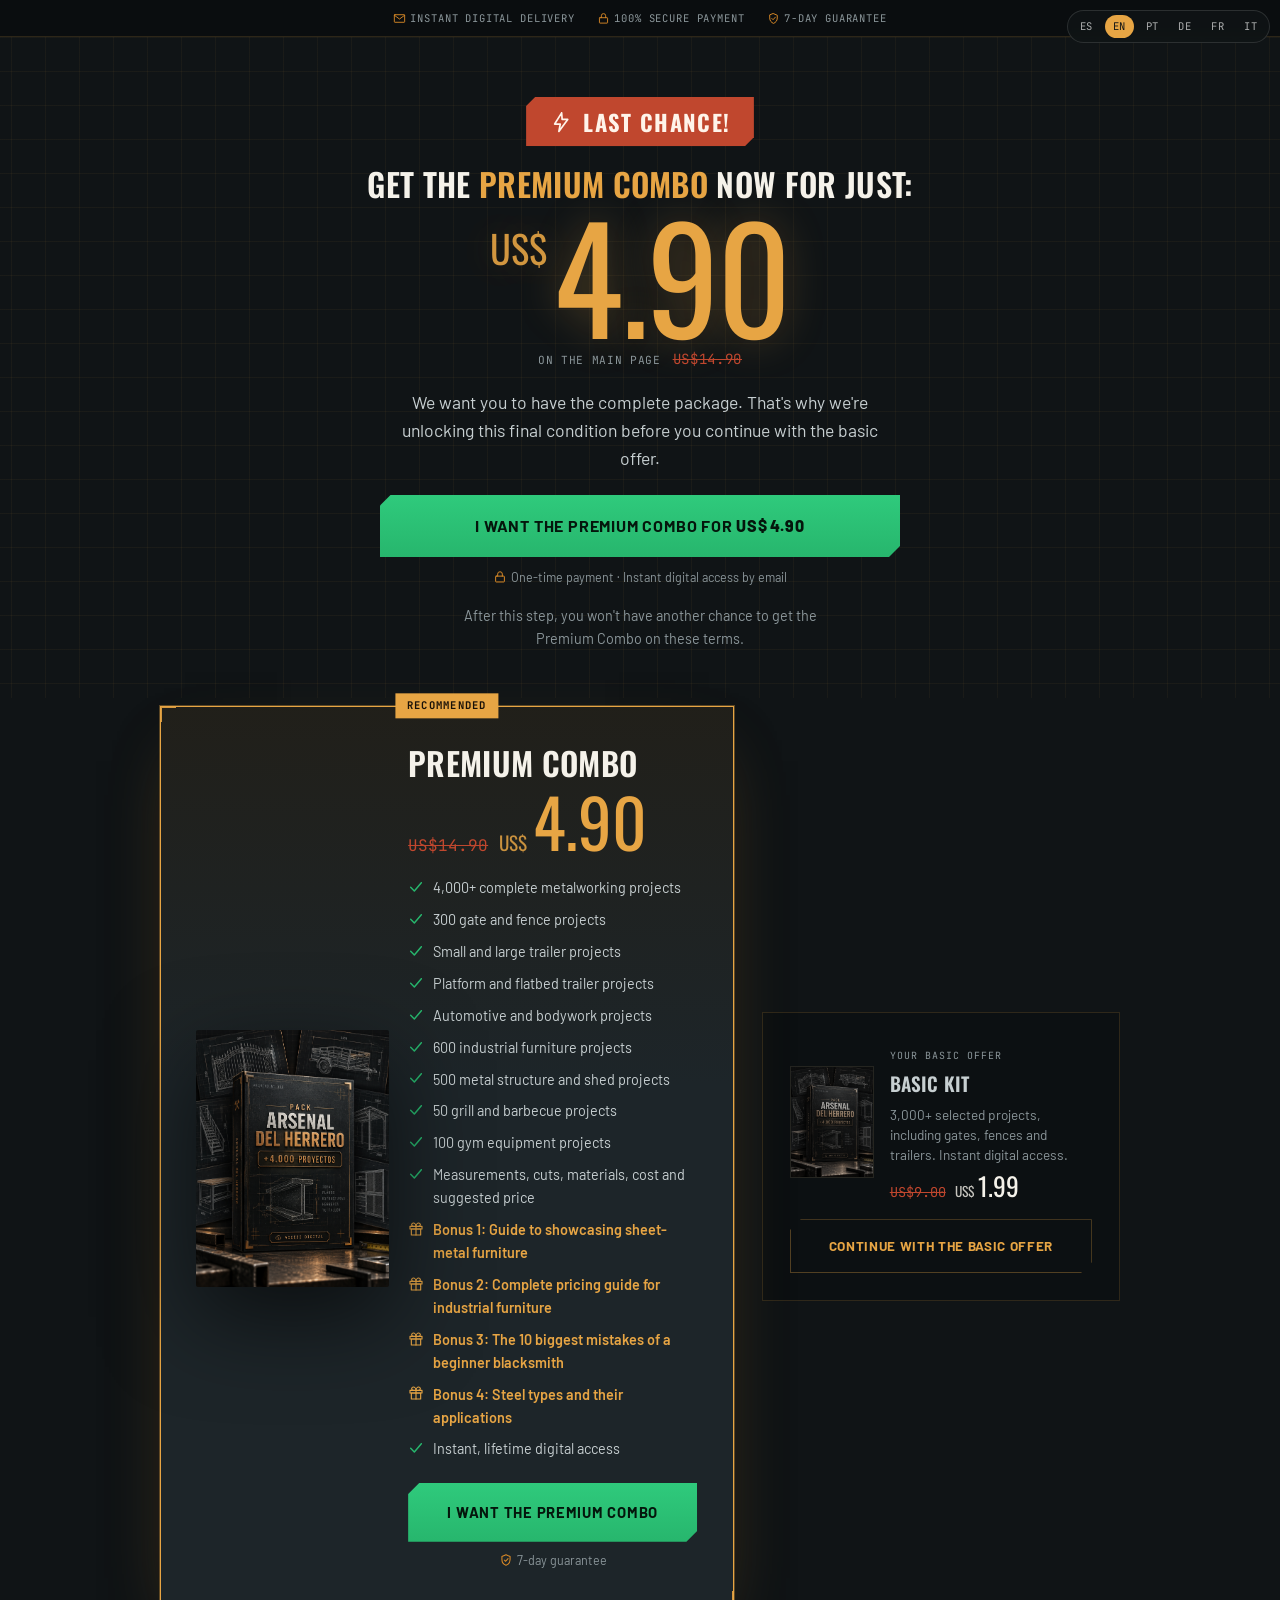
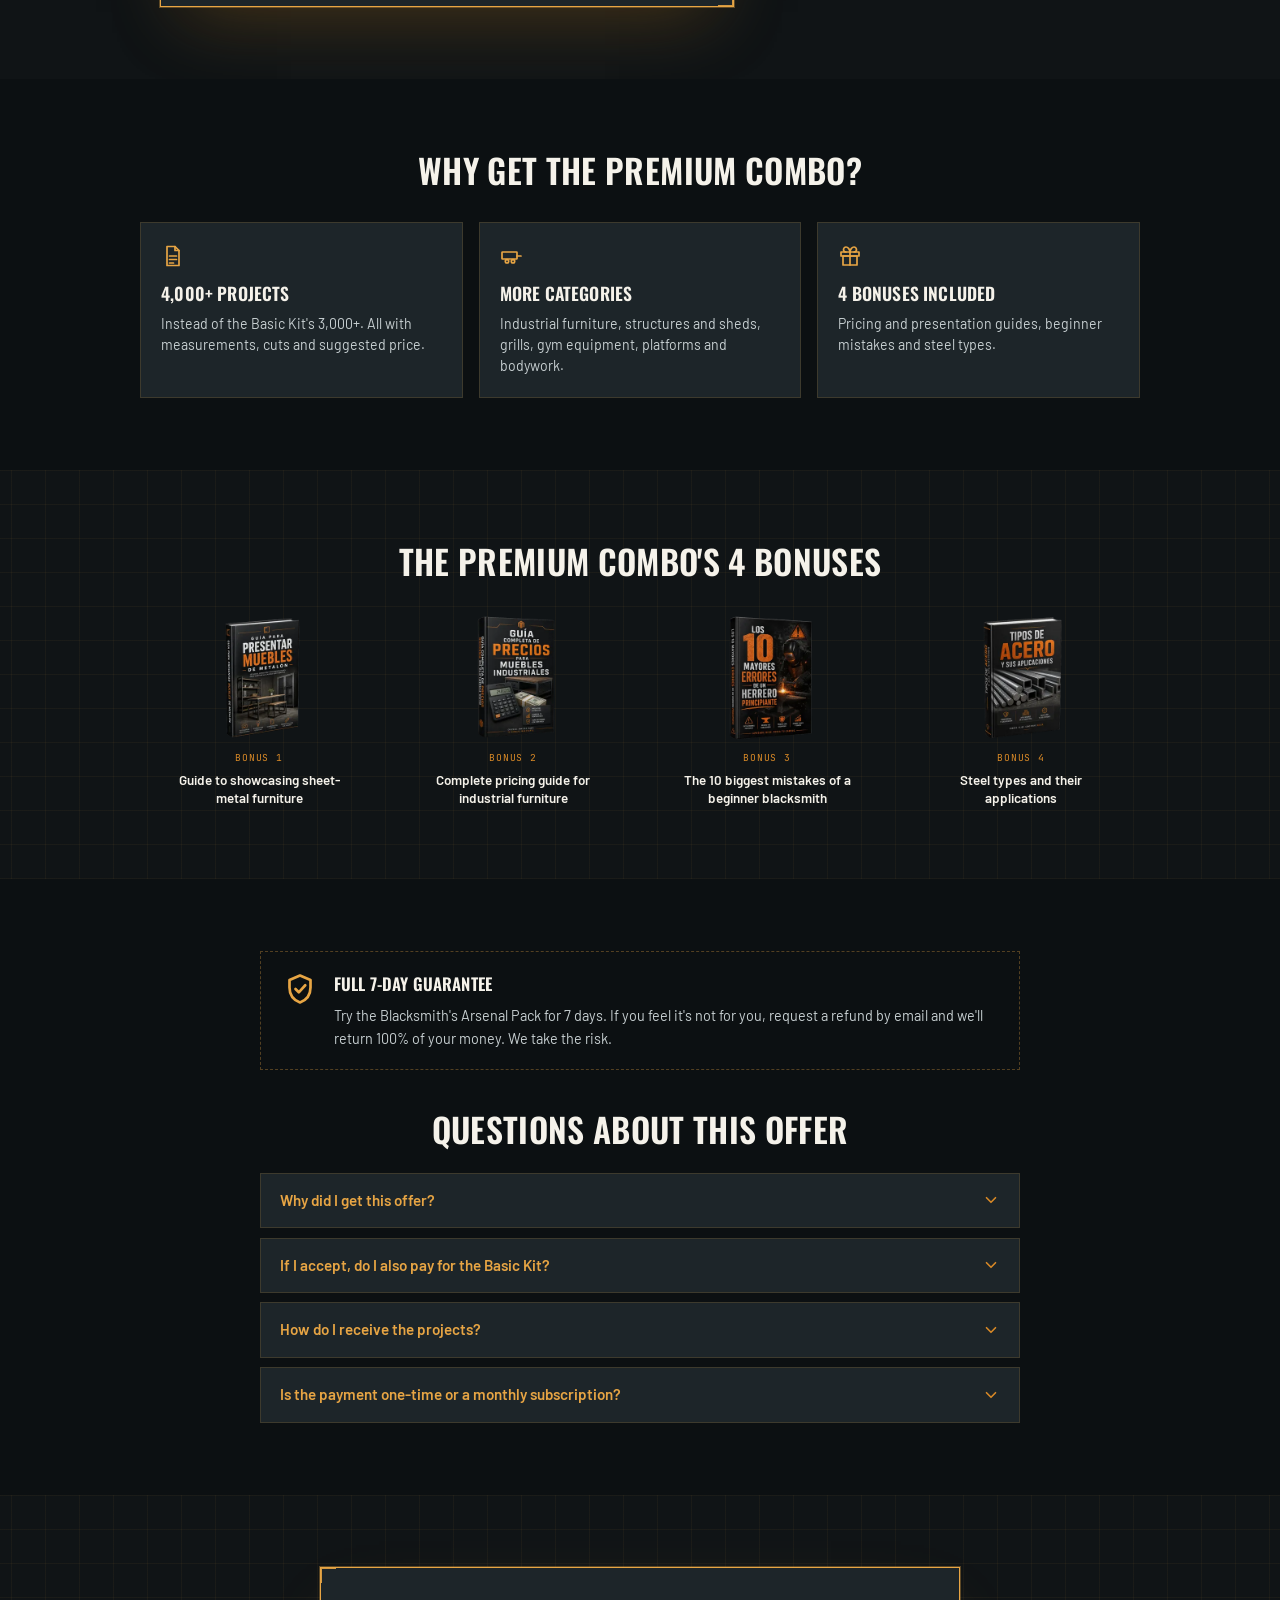
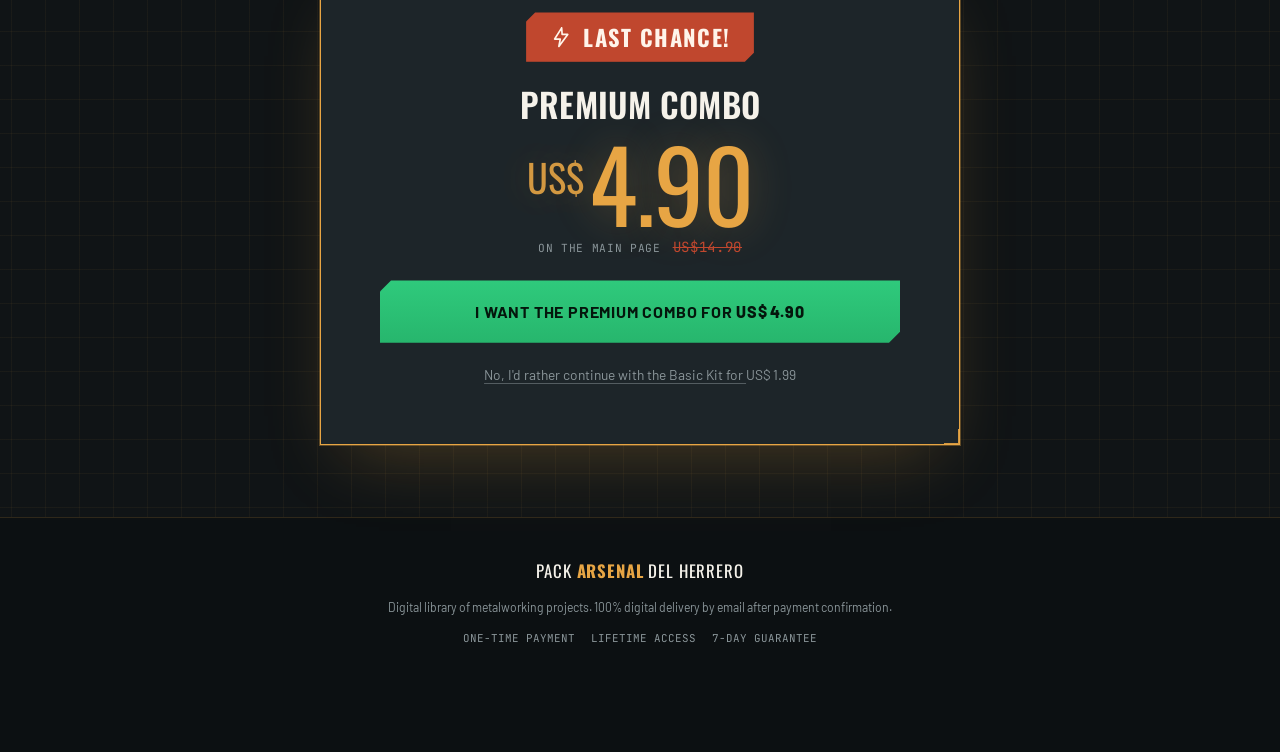
==== commit 097aaf1b: "Card Premium com lista completa (15 itens) e preco do Basico menor Co-Authored-By: Claude Opus 5.5 <" ====
--- a/downsell1/index.html
+++ b/downsell1/index.html
@@ -90,9 +90,19 @@
         </div>
         <ul class="offer-list">
           <li><svg viewBox="0 0 24 24"><use href="#i-check"/></svg><span data-i18n="plan.premium.list1">+4.000 proyectos de herrería completos</span></li>
-          <li><svg viewBox="0 0 24 24"><use href="#i-check"/></svg><span data-i18n="fn.card_cats">8 categorías: portones, remolques, muebles, estructuras, parrillas, gimnasio y más</span></li>
+          <li><svg viewBox="0 0 24 24"><use href="#i-check"/></svg><span data-i18n="plan.premium.list2">300 proyectos de portones y rejas</span></li>
+          <li><svg viewBox="0 0 24 24"><use href="#i-check"/></svg><span data-i18n="plan.premium.list3">Proyectos de remolques pequeños y grandes</span></li>
+          <li><svg viewBox="0 0 24 24"><use href="#i-check"/></svg><span data-i18n="plan.premium.list4">Proyectos de plataformas y tráileres</span></li>
+          <li><svg viewBox="0 0 24 24"><use href="#i-check"/></svg><span data-i18n="plan.premium.list5">Proyectos automotrices y carrocerías</span></li>
+          <li><svg viewBox="0 0 24 24"><use href="#i-check"/></svg><span data-i18n="plan.premium.list6">600 proyectos de muebles industriales</span></li>
+          <li><svg viewBox="0 0 24 24"><use href="#i-check"/></svg><span data-i18n="plan.premium.list7">500 proyectos de estructuras metálicas y galpones</span></li>
+          <li><svg viewBox="0 0 24 24"><use href="#i-check"/></svg><span data-i18n="plan.premium.list8">50 proyectos de parrillas y asadores</span></li>
+          <li><svg viewBox="0 0 24 24"><use href="#i-check"/></svg><span data-i18n="plan.premium.list9">100 proyectos de equipos de gimnasio</span></li>
           <li><svg viewBox="0 0 24 24"><use href="#i-check"/></svg><span data-i18n="plan.premium.list10">Medidas, cortes, materiales, costo y precio sugerido</span></li>
-          <li class="bonus-line"><svg viewBox="0 0 24 24"><use href="#i-gift"/></svg><span data-i18n="up.ctx_bonus">4 bonos incluidos</span></li>
+          <li class="bonus-line"><svg viewBox="0 0 24 24"><use href="#i-gift"/></svg><span data-i18n="plan.premium.bonus1">Bono 1: Guía para presentar muebles de metalón</span></li>
+          <li class="bonus-line"><svg viewBox="0 0 24 24"><use href="#i-gift"/></svg><span data-i18n="plan.premium.bonus2">Bono 2: Guía completa de precios para muebles industriales</span></li>
+          <li class="bonus-line"><svg viewBox="0 0 24 24"><use href="#i-gift"/></svg><span data-i18n="plan.premium.bonus3">Bono 3: Los 10 mayores errores de un herrero principiante</span></li>
+          <li class="bonus-line"><svg viewBox="0 0 24 24"><use href="#i-gift"/></svg><span data-i18n="plan.premium.bonus4">Bono 4: Tipos de acero y sus aplicaciones</span></li>
           <li><svg viewBox="0 0 24 24"><use href="#i-check"/></svg><span data-i18n="plan.premium.list11">Acceso digital inmediato y de por vida</span></li>
         </ul>
         <a class="btn btn-primary" data-funnel-link="accept"><span data-i18n="plan.premium.cta">Quiero el Combo Premium</span></a>
--- a/assets/funnel/funnel.css
+++ b/assets/funnel/funnel.css
@@ -172,3 +172,8 @@
 /* los cards se encogen en pantallas estrechas (320px) aunque el precio convertido sea largo */
 .fn-cards-wrap>*,.fn-pcard>*,.fn-bcard>*{min-width:0}
 .fn-bcard-price,.fn-pcard-price{flex-wrap:wrap}
+
+/* jerarquía de precios: Premium siempre mayor que el Básico */
+.fn-pcard-price .price-new .num{font-size:clamp(3rem,12vw,4.2rem)}
+.fn-bcard-price .price-new .num{font-size:1.6rem;line-height:1}
+@media(min-width:900px){.fn-cards-wrap{grid-template-columns:1.6fr 1fr}}
